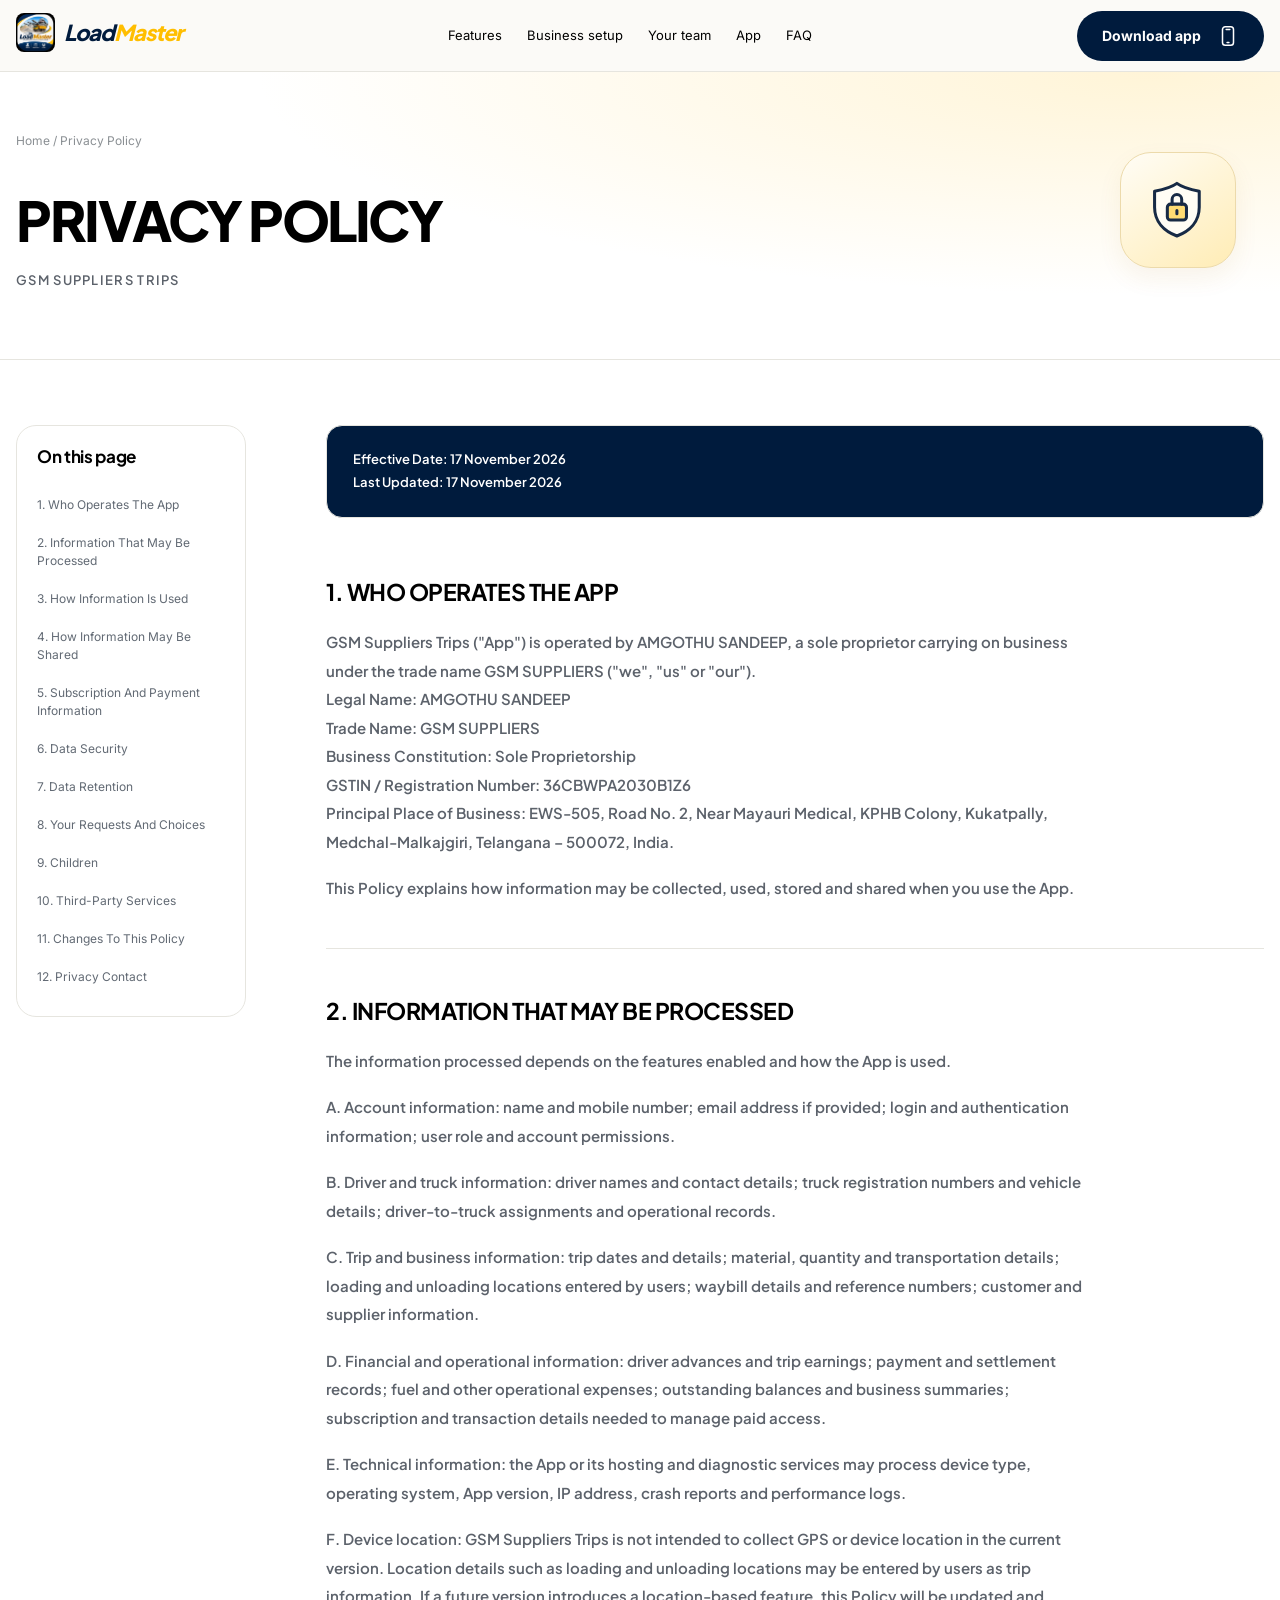
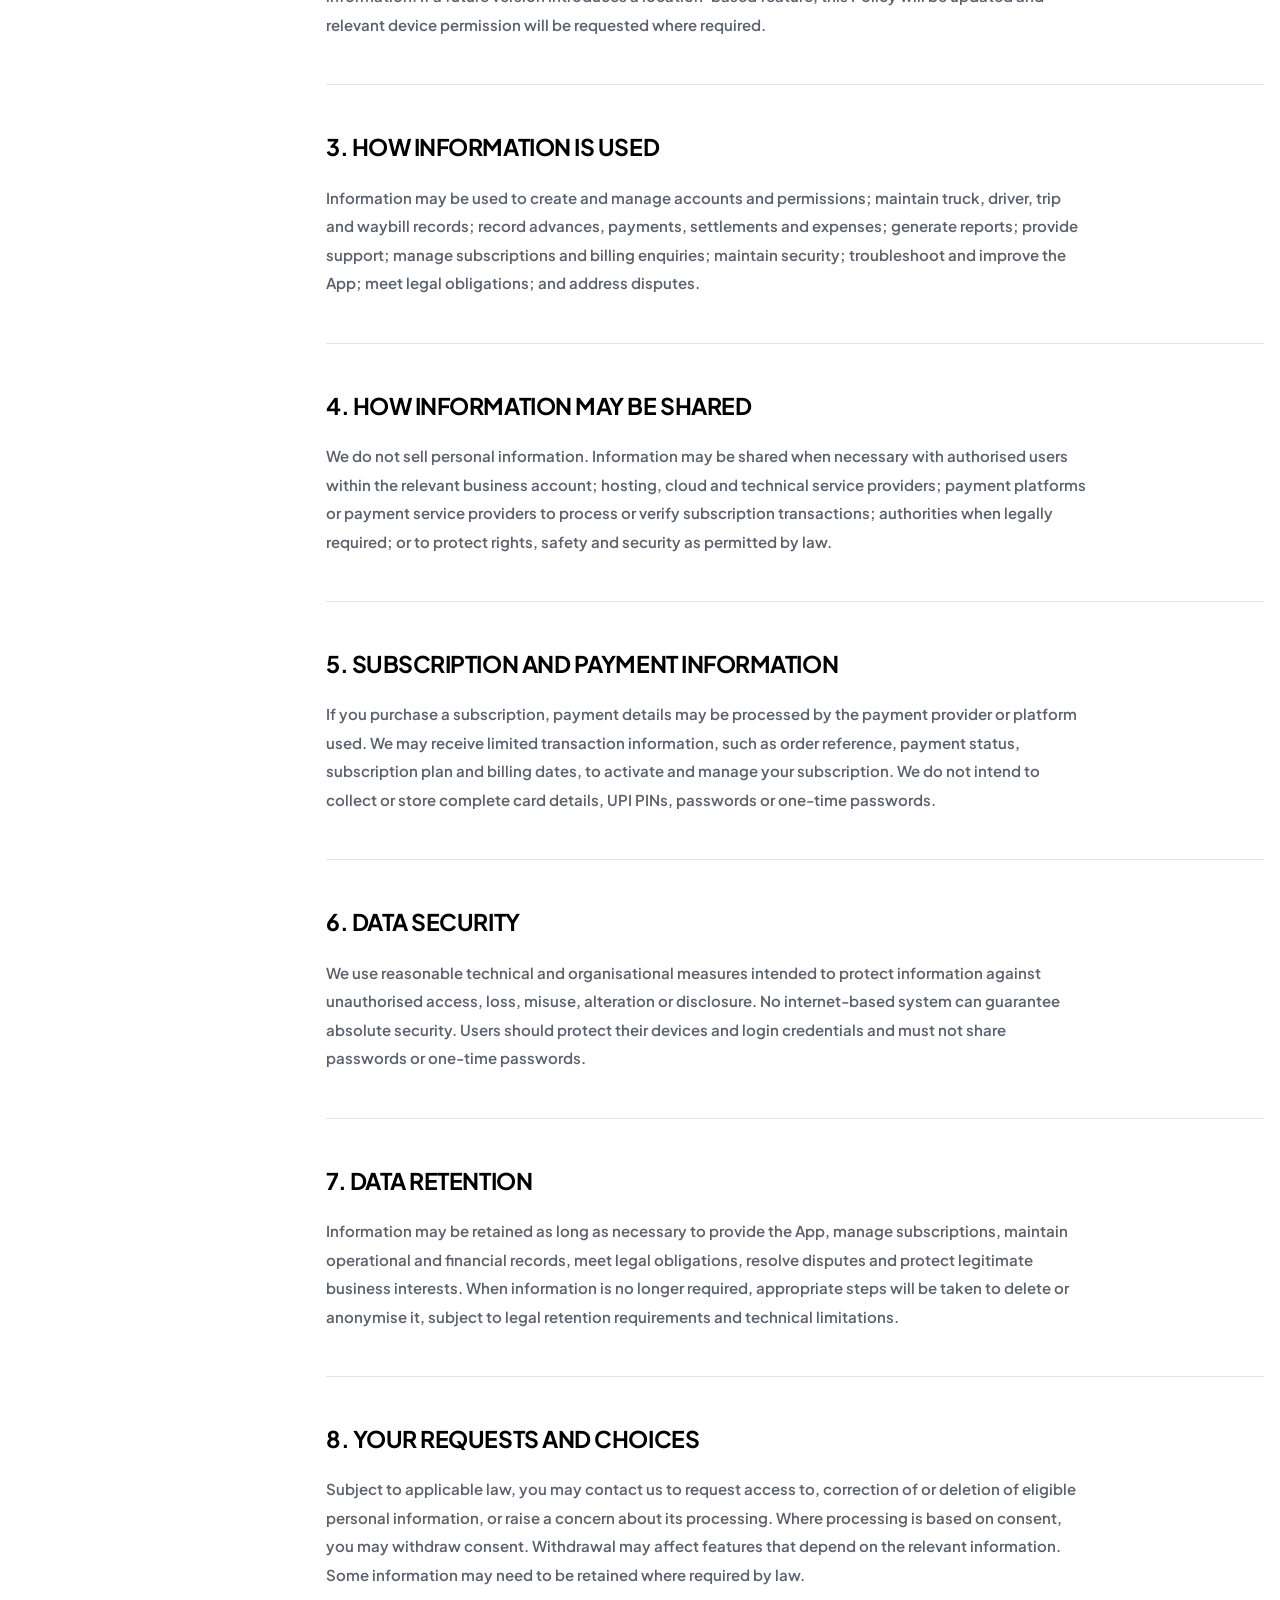
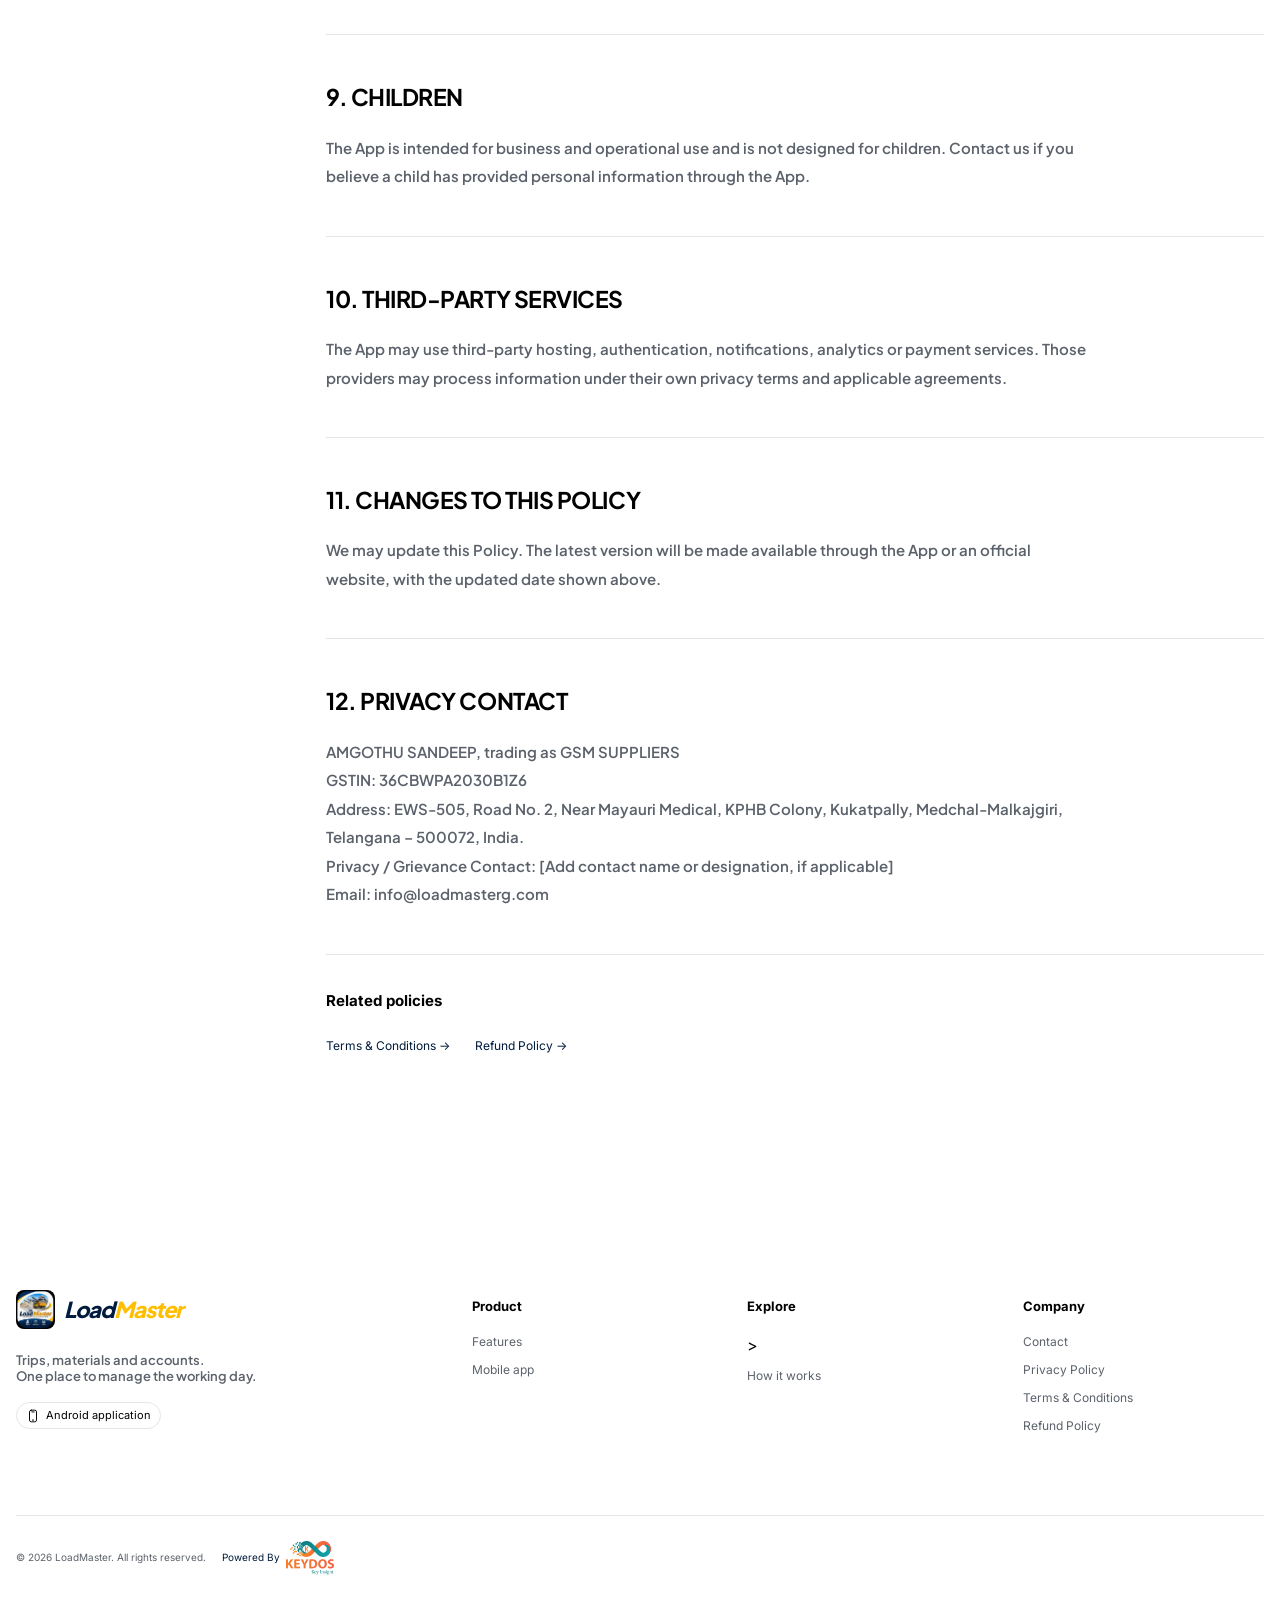
==== privacy.html @ 0a117f38 "first commit" ====
<!doctype html>
<html lang="en">
  <head>
    <meta charset="UTF-8" />
    <meta name="viewport" content="width=device-width,initial-scale=1" />
    <meta
      name="description"
      content="Terms And Conditions for GSM Suppliers Trips, operated by AMGOTHU SANDEEP, trading as GSM SUPPLIERS."
    />
    <meta name="theme-color" content="#fbfaf7" />
    <title>Terms And Conditions — LoadMaster</title>
    <link rel="icon" href="assets/images/loadmaster-logo.webp" />
	  <link rel="stylesheet" href="assets/styles/fonts.css" />
	  <link rel="stylesheet" href="assets/styles/main.css" />

	  <script src="assets/scripts/main.js" defer></script>

  </head>
  <body>
  <header class="header">
	  <div class="container header__inner">
		  <a class="brand-link" href="index.html" aria-label="LoadMaster home"
		  ><span class="brand"
		  ><img
				  src="assets/images/loadmaster-logo.webp"
				  width="39"
				  height="39"
				  alt=""
				  class="brand__image"
		  /><span class="brand__name">Load<span class="brand__accent">Master</span></span></span
		  ></a
		  >
		  <nav class="header__nav" id="navigation" aria-label="Main navigation">
			  <a href="#features" class="header__link">Features</a
			  ><a href="#plans" class="header__link">Business setup</a
		  ><a href="#team" class="header__link">Your team</a
		  ><a href="#download" class="header__link">App</a>
			  <a href="#faq" class="header__link">FAQ</a>
		  </nav>
		  <a class="button button--dark header__download" href="#"
		  >Download app
			  <svg
					  class="icon button__icon header__download-icon"
					  aria-hidden="true"
			  >
				  <use href="assets/images/icons.svg#icon-phone"></use>
			  </svg>
		  </a>
		  <button
				  type="button"
				  class="header__toggle"
				  aria-label="Open navigation"
				  aria-expanded="false"
				  aria-controls="navigation"
		  >
          <span class="header__toggle-line--top header__toggle-line"></span
          ><span class="header__toggle-line--middle header__toggle-line"></span
		  ><span class="header__toggle-line--bottom header__toggle-line"></span>
		  </button>
	  </div>
  </header>
  <main id="main">
	  <section class="legal-hero">
		  <div class="container legal-hero__inner">
			  <div class="breadcrumbs">
				  <a href="index.html" class="breadcrumbs__link">Home</a> / Privacy Policy
			  </div>
			  <h1  class="legal-hero__title">PRIVACY POLICY</h1>
			  <p class="legal-hero__brand legal-hero__description" >
				  GSM SUPPLIERS TRIPS
			  </p>
			  <span class="legal-hero__icon" aria-hidden="true">
            <svg class="icon" viewBox="0 0 42 42">
              <use href="assets/images/icons.svg#icon-privacy"></use>
            </svg>
          </span>
		  </div>
	  </section>
	  <div class="container legal-layout">
		  <aside class="legal-nav" aria-label="Policy contents">
			  <div class="legal-nav__scroll">
				  <h2 class="legal-nav__title">On this page</h2>
				  <a href="#legal-0" class="legal-nav__link">1. Who Operates The App</a
				  ><a href="#legal-1" class="legal-nav__link">2. Information That May Be Processed</a
			  ><a href="#legal-2" class="legal-nav__link">3. How Information Is Used</a
			  ><a href="#legal-3" class="legal-nav__link">4. How Information May Be Shared</a
			  ><a href="#legal-4" class="legal-nav__link">5. Subscription And Payment Information</a
			  ><a href="#legal-5" class="legal-nav__link">6. Data Security</a
			  ><a href="#legal-6" class="legal-nav__link">7. Data Retention</a
			  ><a href="#legal-7" class="legal-nav__link">8. Your Requests And Choices</a
			  ><a href="#legal-8" class="legal-nav__link">9. Children</a
			  ><a href="#legal-9" class="legal-nav__link">10. Third-Party Services</a
			  ><a href="#legal-10" class="legal-nav__link">11. Changes To This Policy</a
			  ><a href="#legal-11" class="legal-nav__link">12. Privacy Contact</a>
			  </div>
		  </aside>
		  <article class="legal-content">
			  <div class="policy-dates">
				  <p  class="legal-content__text policy-dates__item">
					  Effective Date: <time datetime="2026-11-17">17 November 2026</time>
				  </p>
				  <p  class="legal-content__text policy-dates__item">
					  Last Updated: <time datetime="2026-11-17">17 November 2026</time>
				  </p>
			  </div>
			  <section id="legal-0" class="legal-content__section">
				  <h2  class="legal-content__title">1. WHO OPERATES THE APP</h2>
				  <p  class="legal-content__text">
					  GSM Suppliers Trips ("App") is operated by AMGOTHU SANDEEP, a sole proprietor carrying on
					  business under the trade name GSM SUPPLIERS ("we", "us" or "our").<br />
					  Legal Name: AMGOTHU SANDEEP<br />
					  Trade Name: GSM SUPPLIERS<br />
					  Business Constitution: Sole Proprietorship<br />
					  GSTIN / Registration Number: 36CBWPA2030B1Z6<br />
					  Principal Place of Business: EWS-505, Road No. 2, Near Mayauri Medical, KPHB Colony,
					  Kukatpally, Medchal-Malkajgiri, Telangana – 500072, India.
				  </p>
				  <p  class="legal-content__text">
					  This Policy explains how information may be collected, used, stored and shared when you use
					  the App.
				  </p>
			  </section>
			  <section id="legal-1" class="legal-content__section">
				  <h2  class="legal-content__title">
					  2. INFORMATION THAT MAY BE PROCESSED
				  </h2>
				  <p  class="legal-content__text">
					  The information processed depends on the features enabled and how the App is used.
				  </p>
				  <p  class="legal-content__text">
					  A. Account information: name and mobile number; email address if provided; login and
					  authentication information; user role and account permissions.
				  </p>
				  <p  class="legal-content__text">
					  B. Driver and truck information: driver names and contact details; truck registration
					  numbers and vehicle details; driver-to-truck assignments and operational records.
				  </p>
				  <p  class="legal-content__text">
					  C. Trip and business information: trip dates and details; material, quantity and
					  transportation details; loading and unloading locations entered by users; waybill details
					  and reference numbers; customer and supplier information.
				  </p>
				  <p  class="legal-content__text">
					  D. Financial and operational information: driver advances and trip earnings; payment and
					  settlement records; fuel and other operational expenses; outstanding balances and business
					  summaries; subscription and transaction details needed to manage paid access.
				  </p>
				  <p  class="legal-content__text">
					  E. Technical information: the App or its hosting and diagnostic services may process device
					  type, operating system, App version, IP address, crash reports and performance logs.
				  </p>
				  <p  class="legal-content__text">
					  F. Device location: GSM Suppliers Trips is not intended to collect GPS or device location
					  in the current version. Location details such as loading and unloading locations may be
					  entered by users as trip information. If a future version introduces a location-based
					  feature, this Policy will be updated and relevant device permission will be requested where
					  required.
				  </p>
			  </section>
			  <section id="legal-2" class="legal-content__section">
				  <h2  class="legal-content__title">3. HOW INFORMATION IS USED</h2>
				  <p  class="legal-content__text">
					  Information may be used to create and manage accounts and permissions; maintain truck,
					  driver, trip and waybill records; record advances, payments, settlements and expenses;
					  generate reports; provide support; manage subscriptions and billing enquiries; maintain
					  security; troubleshoot and improve the App; meet legal obligations; and address disputes.
				  </p>
			  </section>
			  <section id="legal-3" class="legal-content__section">
				  <h2  class="legal-content__title">4. HOW INFORMATION MAY BE SHARED</h2>
				  <p  class="legal-content__text">
					  We do not sell personal information. Information may be shared when necessary with
					  authorised users within the relevant business account; hosting, cloud and technical service
					  providers; payment platforms or payment service providers to process or verify subscription
					  transactions; authorities when legally required; or to protect rights, safety and security
					  as permitted by law.
				  </p>
			  </section>
			  <section id="legal-4" class="legal-content__section">
				  <h2  class="legal-content__title">
					  5. SUBSCRIPTION AND PAYMENT INFORMATION
				  </h2>
				  <p  class="legal-content__text">
					  If you purchase a subscription, payment details may be processed by the payment provider or
					  platform used. We may receive limited transaction information, such as order reference,
					  payment status, subscription plan and billing dates, to activate and manage your
					  subscription. We do not intend to collect or store complete card details, UPI PINs,
					  passwords or one-time passwords.
				  </p>
			  </section>
			  <section id="legal-5" class="legal-content__section">
				  <h2  class="legal-content__title">6. DATA SECURITY</h2>
				  <p  class="legal-content__text">
					  We use reasonable technical and organisational measures intended to protect information
					  against unauthorised access, loss, misuse, alteration or disclosure. No internet-based
					  system can guarantee absolute security. Users should protect their devices and login
					  credentials and must not share passwords or one-time passwords.
				  </p>
			  </section>
			  <section id="legal-6" class="legal-content__section">
				  <h2  class="legal-content__title">7. DATA RETENTION</h2>
				  <p  class="legal-content__text">
					  Information may be retained as long as necessary to provide the App, manage subscriptions,
					  maintain operational and financial records, meet legal obligations, resolve disputes and
					  protect legitimate business interests. When information is no longer required, appropriate
					  steps will be taken to delete or anonymise it, subject to legal retention requirements and
					  technical limitations.
				  </p>
			  </section>
			  <section id="legal-7" class="legal-content__section">
				  <h2  class="legal-content__title">8. YOUR REQUESTS AND CHOICES</h2>
				  <p  class="legal-content__text">
					  Subject to applicable law, you may contact us to request access to, correction of or
					  deletion of eligible personal information, or raise a concern about its processing. Where
					  processing is based on consent, you may withdraw consent. Withdrawal may affect features
					  that depend on the relevant information. Some information may need to be retained where
					  required by law.
				  </p>
			  </section>
			  <section id="legal-8" class="legal-content__section">
				  <h2  class="legal-content__title">9. CHILDREN</h2>
				  <p  class="legal-content__text">
					  The App is intended for business and operational use and is not designed for children.
					  Contact us if you believe a child has provided personal information through the App.
				  </p>
			  </section>
			  <section id="legal-9" class="legal-content__section">
				  <h2  class="legal-content__title">10. THIRD-PARTY SERVICES</h2>
				  <p  class="legal-content__text">
					  The App may use third-party hosting, authentication, notifications, analytics or payment
					  services. Those providers may process information under their own privacy terms and
					  applicable agreements.
				  </p>
			  </section>
			  <section id="legal-10" class="legal-content__section">
				  <h2  class="legal-content__title">11. CHANGES TO THIS POLICY</h2>
				  <p  class="legal-content__text">
					  We may update this Policy. The latest version will be made available through the App or an
					  official website, with the updated date shown above.
				  </p>
			  </section>
			  <section id="legal-11" class="legal-content__section">
				  <h2  class="legal-content__title">12. PRIVACY CONTACT</h2>
				  <p  class="legal-content__text">
					  AMGOTHU SANDEEP, trading as GSM SUPPLIERS<br />
					  GSTIN: 36CBWPA2030B1Z6<br />
					  Address: EWS-505, Road No. 2, Near Mayauri Medical, KPHB Colony, Kukatpally,
					  Medchal-Malkajgiri, Telangana – 500072, India.<br />
					  Privacy / Grievance Contact: [Add contact name or designation, if applicable]<br />
					  Email: info@loadmasterg.com
				  </p>
			  </section>
			  <div class="related">
				  <strong class="related__title">Related policies</strong
				  ><a href="../load-master/terms.html" class="related__link">Terms &amp; Conditions →</a
			  ><a href="refund.html" class="related__link">Refund Policy →</a>
			  </div>
		  </article>
	  </div>
  </main>
  <footer class="footer">
	  <div class="container">
		  <div class="footer__grid">
			  <div class="footer__column">
				  <a class="brand-link footer__anchor" href="index.html"
				  ><span class="brand"
				  ><img
						  src="assets/images/loadmaster-logo.webp"
						  width="39"
						  height="39"
						  alt=""
						  class="brand__image"
				  /><span class="brand__name">Load<span class="brand__accent">Master</span></span></span
				  ></a
				  >
				  <p class="footer__description">
					  Trips, materials and accounts.<br/>
					  One place to manage the working day.
				  </p>
				  <span class="mini-pill"
				  ><svg class="icon" viewBox="0 0 24 24" aria-hidden="true">
                <use href="assets/images/icons.svg#icon-phone"></use>
              </svg>
              Android application</span
				  >
			  </div>
			  <div class="footer__column">
				  <h3 class="footer__heading">Product</h3>
				  <a href="index.html#features" class="footer__link footer__anchor">Features</a
				  ><a href="index.html#download" class="footer__link footer__anchor">Mobile app</a>
			  </div>
			  <div class="footer__column">
				  <h3 class="footer__heading">Explore</h3>
				  ><a href="index.html#how-it-works" class="footer__link footer__anchor"
			  >How it works</a
			  >
			  </div>
			  <div class="footer__column">
				  <h3 class="footer__heading">Company</h3>
				  <a href="index.html#contact" class="footer__link footer__anchor">Contact</a
				  ><a href="privacy.html" class="footer__link footer__anchor">Privacy Policy</a
			  ><a href="terms.html" class="footer__link footer__anchor">Terms &amp; Conditions</a
			  ><a href="refund.html" class="footer__link footer__anchor">Refund Policy</a>
			  </div>
		  </div>
		  <div class="footer__bottom">
			  <span>© 2026 LoadMaster. All rights reserved.</span>
			  <span class="powered-by"
			  >Powered By
            <img
		            src="assets/images/kkeydos-logo.webp"
		            width="48"
		            height="34"
		            alt="KEYDOS"
		            loading="lazy"
		            class="powered-by__image"
            /></span>
		  </div>
	  </div>
  </footer>
  </body>
</html>
---- assets/styles/fonts.css ----
@font-face {
    font-family: 'Inter';
    font-style: normal;
    font-weight: 400;
    font-display: swap;
    src: url(../fonts/Inter/Inter-Regular.ttf) format('truetype');
}

@font-face {
    font-family: 'Inter';
    font-style: normal;
    font-weight: 500;
    font-display: swap;
    src: url(../fonts/Inter/Inter-Medium.ttf) format('truetype');
}

@font-face {
    font-family: 'Inter';
    font-style: normal;
    font-weight: 600;
    font-display: swap;
    src: url(../fonts/Inter/Inter-SemiBold.ttf) format('truetype');
}

@font-face {
    font-family: 'Inter';
    font-style: normal;
    font-weight: 700;
    font-display: swap;
    src: url(../fonts/Inter/Inter-Bold.ttf) format('truetype');
}

@font-face {
    font-family: 'Plus Jakarta Sans';
    font-style: normal;
    font-weight: 600;
    font-display: swap;
    src: url(../fonts/PlusJakartaSans/PlusJakartaSans-SemiBold.ttf) format('truetype');
}

@font-face {
    font-family: 'Plus Jakarta Sans';
    font-style: normal;
    font-weight: 700;
    font-display: swap;
    src: url(../fonts/PlusJakartaSans/PlusJakartaSans-Bold.ttf) format('truetype');
}

@font-face {
    font-family: 'Plus Jakarta Sans';
    font-style: normal;
    font-weight: 800;
    font-display: swap;
    src: url(../fonts/PlusJakartaSans/PlusJakartaSans-ExtraBold.ttf) format('truetype');
}
---- assets/styles/main.css ----
:root {
    --main-color: #000;
    --paper-color: #fbfaf7;
    --white-color: #fff;
    --muted-color: #5c626b;
    --line-color: #e6e5df;
    --yellow-color: #FFBE00;
    --orange-color: #FF9F1C;
    --blue-color: #001B3D;
    --soft-color: #001B3DFF;
    --green-color: #087a5b;
    --radius: 24px;
    --heading-font: 'Plus Jakarta Sans';
    --main-font: Inter;
}

* {
    padding: 0;
    margin: 0;
    border: none;
}

*,
*::before,
*::after {
    box-sizing: border-box;
}

a {
    text-decoration: none;
    color: inherit;
}

aside,
nav,
footer,
header,
section,
main {
    display: block;
}

ul,
ul li {
    list-style: none;
}

img {
    vertical-align: top;
}

img,
svg {
    max-width: 100%;
    height: auto;
}

input,
textarea,
button,
select {
    font-family: inherit;
    font-size: inherit;
    color: inherit;
    background-color: transparent;
}

input::-ms-clear {
    display: none;
}

button,
input[type="submit"] {
    display: inline-block;
    box-shadow: none;
    background: none;
    cursor: pointer;
}

button::-moz-focus-inner {
    padding: 0;
    border: 0;
}

label {
    cursor: pointer;
}

input[type='file'] {
    max-width: 100%;
}

html {
    scroll-behavior: smooth;
    scroll-padding-top: 40px;
}

body {
    font-family: var(--main-font), sans-serif;
    font-size: 16px;
    color: var(--main-color);
    line-height: 1.5;
}



h1,
h2,
h3,
h4,
h5,
h6,
p {
    line-height: 1.2;
    font-family: var(--heading-font), sans-serif;
    font-weight: inherit;
}

h1 {
    font-size: 66px;
    font-weight: 800;
}

h2 {
    font-size: 48px;
    font-weight: 700;
}

h3 {
    font-size: 22px;
    font-weight: 700;
}

p {
    color: var(--muted-color);
}

em {
    color: var(--yellow-color);
}

.container {
    width: min(1280px, calc(100% - 32px));
    margin: 0 auto;
}

.header {
    height: 72px;
    background: color-mix(in srgb, var(--paper-color) 93%, transparent);
    backdrop-filter: blur(16px);
    border-bottom: 1px solid var(--line-color);
    position: sticky;
    top: 0;
    z-index: 50;
}

.header__inner {
    display: flex;
    align-items: center;
    height: 100%;
    gap: 24px;
}

.brand {
    display: inline-flex;
    align-items: center;
    gap: 9px;
    white-space: nowrap;
}

.brand__image {
    object-fit: contain;
    border-radius: 8px;
    width: 39px;
    height: 39px;
}

.brand__name {
    color: var(--blue-color);
    font-family: var(--heading-font), sans-serif;
    font-size: 22px;
    font-weight: 800;
    letter-spacing: -1px;
    font-style: italic;
}

.brand__accent {
    color: var(--yellow-color);
}

.header__nav {
    display: flex;
    align-items: center;
    gap: 25px;
    margin: auto;
    font-size: 13px;
}

.header__link {
    padding: 12px 0;
}

.header__link:hover {
    color: var(--blue-color);
}

.header__download {
    font-size: 12px;
    min-height: 40px;
    padding: 10px 18px;
    gap: 9px;
}

.header__download-icon {
    display: block;
    flex-shrink: 0;
    width: 16px;
    height: 16px;
}

.header__toggle {
    display: none;
    background: none;
    border: none;
    padding: 10px;
    position: relative;
    width: 44px;
    height: 44px;
}

.header__toggle-line {
    position: absolute;
    width: 23px;
    height: 2px;
    background: currentColor;
    transition: transform 0.25s ease,

            opacity 0.2s;
}

.header__toggle-line--top {
    transform: translateY(-7px);
}

.header__toggle-line--bottom {
    transform: translateY(7px);
}

.header--open .header__toggle-line--top {
    transform: rotate(45deg);
}

.header--open .header__toggle-line--middle {
    opacity: 0;
}

.header--open .header__toggle-line--bottom {
    transform: rotate(-45deg);
}

.button {
    display: inline-flex;
    justify-content: center;
    align-items: center;
    gap: 16px;
    min-height: 49px;
    padding: 13px 24px;
    border: 1px solid transparent;
    border-radius: 100px;
    font-size: 14px;
    font-weight: 650;
    transition: transform 0.2s,

            box-shadow 0.2s,

            background 0.2s;
}

.button__icon {
    width: 18px;
    height: 18px;
}

.button:hover {
    transform: translateY(-2px);
    box-shadow: 0 5px 18px color-mix(in srgb, var(--blue-color) 7%, transparent);
}

.button--dark {
    background: var(--blue-color);
    color: var(--white-color);
}

.button--yellow {
    background: var(--yellow-color);
    color: var(--blue-color);
}

.button--white {
    background: var(--white-color);
    border-color: var(--line-color);
    color: var(--main-color);
}

.button--ghost {
    background: color-mix(in srgb, var(--white-color) 3%, transparent);
    border-color: color-mix(in srgb, var(--white-color) 15%, transparent);
    color: var(--white-color);
}

.button-group {
    display: flex;
    justify-content: center;
    gap: 16px;
    margin: 32px 0 21px;
}

.hero {
    position: relative;
    padding-top: 90px ;
    overflow: hidden;
}

.hero__grid {
    position: absolute;
    inset: 0;
    z-index: -1;
    background: radial-gradient(ellipse 480px 320px at 50% 5%, color-mix(in srgb, var(--yellow-color) 22%, transparent), transparent),

            linear-gradient(color-mix(in srgb, var(--line-color) 33%, transparent) 1px, transparent 1px),

            linear-gradient(90deg, color-mix(in srgb, var(--line-color) 33%, transparent) 1px, transparent 1px);
    background-size: auto,

            34px 34px,

            34px 34px;
    mask-image: linear-gradient(black 78%, transparent);
}

.hero__copy {
    text-align: center;
    margin: 0 auto;
    max-width: 960px;
}

.hero__title {
    margin: 28px 0 23px;
}

.hero__highlight {
    position: relative;
    z-index: 0;
    white-space: nowrap;
}

.hero__highlight:after {
    content: "";
    position: absolute;
    bottom: 4px;
    height: 13px;
    left: 0;
    right: -5px;
    background: var(--yellow-color);
    z-index: -1;
    transform: rotate(-1deg);
}

.hero__lead {
    font-size: 21px;
    color: var(--muted-color);
}

.hero__sub {
    font-size: 15px;
    margin-top: 16px;
}

.hero__chips {
    display: flex;
    justify-content: center;
    flex-wrap: wrap;
    gap: 9px;
    font-size: 11px;
}

.hero__chip {
    display: inline-flex;
    gap: 6px;
    align-items: center;
    border: 1px solid var(--line-color);
    border-radius: 20px;
    padding: 4px 9px;
}

.hero__chip-icon {
    width: 14px;
    height: 14px;
}

.eyebrow {
    display: inline-flex;
    align-items: center;
    gap: 7px;
    padding: 4px 11px;
    border: 1px solid var(--white-color);
    border-radius: 99px;
    font-size: 12px;
    font-weight: 600;
    background: var(--blue-color);
    color: var(--white-color);
}

.eyebrow__dot {
    width: 6px;
    height: 6px;
    border-radius: 50%;
    background: currentColor;
}

.eyebrow__icon {
    width: 14px;
    height: 14px;
}

.eyebrow--hero {
    font-size: 12px;
    padding: 5px 12px;
}

.section__intro {
    margin-bottom: 48px;
    max-width: 780px;
}

.section__title {
    margin: 20px 0;
}

.section__description {
    font-size: 18px;
    max-width: 720px;
}

.section__intro--centered {
    margin-left: auto;
    margin-right: auto;
    text-align: center;
}

.section__intro--centered .section__description {
    margin: auto;
}

.icon {
    width: 22px;
    height: 22px;
    flex-shrink: 0;
    vertical-align: middle;
}

.icon-tile {
    display: inline-grid;
    place-items: center;
    width: 46px;
    height: 46px;
    border-radius: 16px;
    background: var(--blue-color);
    color: var(--white-color);
    flex-shrink: 0;
}

.icon-tile--orange {
    background: var(--orange-color);
    color: var(--blue-color);
}

.icon-tile--dark {
    background: var(--blue-color);
    color: var(--white-color);
}

.text-link {
    display: inline-flex;
    align-items: center;
    gap: 9px;
    font-size: 13px;
    font-weight: 650;
}

.text-link .icon {
    width: 17px;
    height: 17px;
}

.text-link:hover {
    color: var(--blue-color);
}

.mini-pill {
    display: inline-flex;
    align-items: center;
    gap: 6px;
    background: var(--white-color);
    border: 1px solid var(--line-color);
    border-radius: 30px;
    padding: 4px 9px;
    font-size: 11px;
}

.mini-pill .icon {
    width: 14px;
    height: 14px;
}

.mini-label {
    font-size: 9px;
    font-weight: 600;
    color: var(--muted-color);
    border: 1px solid var(--line-color);
    border-radius: 20px;
    padding: 3px 7px;
    white-space: nowrap;
}

.center-note {
    font-size: 13px;
    color: var(--muted-color);
    text-align: center;
    margin-top: 36px;
}

.skip {
    position: fixed;
    left: 20px;
    top: -80px;
    padding: 12px 20px;
    background: var(--blue-color);
    color: var(--white-color);
    z-index: 100;
}

.skip:focus {
    top: 10px;
}

.features__grid {
    display: grid;
    grid-template-columns: repeat(3, 1fr);
    gap: 18px;
}

.feature-card {
    background: var(--white-color);
    border: 1px solid var(--line-color);
    border-radius: 24px;
    padding: 26px 25px 28px;
    min-height: 225px;
    transition: border-color 0.25s,
    transform 0.25s;
}

.feature-card:hover {
    border-color: var(--blue-color);
    transform: translateY(-4px);
}

.feature-card__header {
    display: flex;
    align-items: flex-start;
    justify-content: space-between;
    margin-bottom: 24px;
    gap: 10px;
}

.feature-card__title {
    margin-bottom: 9px;
}

.feature-card__description {
    font-size: 14px;
}

.section__intro-split {
    display: grid;
    grid-template-columns: 1.35fr 1fr;
    align-items: end;
    gap: 100px;
    margin-bottom: 56px;
}

.section__split-title {
    margin-top: 20px;
}

.section__split-description {
    max-width: 440px;
    font-size: 16px;
    padding-bottom: 4px;
}

.platform__grid {
    display: grid;
    grid-template-columns: repeat(3, 1fr);
    background: var(--white-color);
    border: 1px solid var(--line-color);
    border-radius: 26px;
    overflow: hidden;
    align-items: start;
}

.module-card {
    min-height: 315px;
    border-right: 1px solid var(--line-color);
    border-bottom: 1px solid var(--line-color);
    height: 100%;
    display: flex;
    flex-direction: column;
    padding: 30px 26px;
}

.module-card:nth-child(3n) {
    border-right: 0;
}

.module-card:nth-last-child(-n + 3) {
    border-bottom: 0;
}

.module-card__header {
    display: flex;
    justify-content: space-between;
    align-items: flex-start;
    margin-bottom: 28px;
}

.module-card__number {
    font-size: 13px;
    color: var(--blue-color);
    font-weight: 600;
}

.module-label {
    font-size: 10px;
    font-weight: 500;
    color: var(--muted-color);
}

.module-card__title {
    margin: 8px 0 12px;
}

.module-card__description {
    font-size: 14px;
    min-height: 80px;
}

.tags {
    display: flex;
    gap: 6px;
    flex-wrap: wrap;
    margin-top: 18px;
}

.tags__item {
    font-size: 8px;
    padding: 4px 8px;
    background: var(--soft-color);
    border-radius: 20px;
    color: var(--white-color);
}

.plans .section__intro {
    margin-bottom: 42px;
}

.plans__layout {
    display: grid;
    grid-template-columns: 1.5fr 1fr;
    gap: 24px;
    max-width: 1050px;
    margin: auto;
}

.main-plan {
    border: 2px solid var(--blue-color);
    border-radius: 28px;
    background: radial-gradient(ellipse at 100% 0, color-mix(in srgb, var(--soft-color) 53%, transparent), transparent 40%), var(--white-color);
    box-shadow: 0 20px 32px color-mix(in srgb, var(--soft-color) 13%, transparent);
    padding: 31px;
}

.main-plan__title {
    margin: 19px 0 13px;
}

.main-plan__description {
    font-size: 14px;
    max-width: 450px;
}

.main-plan__value {
    font: 700 26px var(--heading-font), sans-serif;
    margin: 23px 0 18px;
}

.main-plan__caption {
    display: block;
    font: 11px var(--main-font), sans-serif;
    color: var(--muted-color);
    margin-top: 7px;
}

.plan-note {
    display: flex;
    align-items: center;
    gap: 8px;
    padding: 9px 12px;
    color: var(--white-color);
    background: var(--soft-color);
    border-radius: 10px;
    font-size: 11px;
}

.plan-note .icon {
    width: 15px;
    height: 15px;
}

.check-grid {
    padding: 0;
    list-style: none;
    display: grid;
    grid-template-columns: 1fr 1fr;
    margin: 25px 0 31px;
    gap: 15px 20px;
}

.check-grid__item {
    display: flex;
    align-items: flex-start;
    gap: 9px;
    font-size: 12px;
}

.check-grid .icon {
    background: var(--blue-color);
    color: var(--white-color);
    border-radius: 50%;
    padding: 3px;
    width: 17px;
    height: 17px;
}

.main-plan__actions {
    display: flex;
    gap: 12px;
}

.main-plan__actions .button {
    font-size: 11px;
    padding: 13px 18px;
    gap: 9px;
}

.main-plan__primary-action {
    flex: 1;
}

.plans__aside {
    display: flex;
    flex-direction: column;
    gap: 24px;
}

.dark-card {
    background: var(--blue-color);
    color: var(--white-color);
    border-radius: 26px;
    padding: 32px;
}

.dark-card__title {
    margin: 15px 0;
}

.dark-card .module-label {
    color: rgb(255 255 255 / 0.7);
}

.dark-card__description {
    color: rgb(255 255 255 / 0.7);
    font-size: 14px;
    margin-bottom: 25px;
}

.dark-card .button {
    font-size: 12px;
    min-height: 42px;
    padding: 10px 19px;
}

.compare-card {
    background: var(--white-color);
    border: 1px solid var(--blue-color);
    border-radius: 26px;
    padding: 28px;
}

.compare-card__label {
    display: block;
    margin-bottom: 20px;
}

.compare-card__row {
    display: flex;
    align-items: center;
    gap: 10px;
    font-size: 12px;
    padding: 12px 0;
    border-bottom: 1px solid var(--blue-color);
}

.compare-card__row:last-child {
    border-bottom: 0;
}

.compare-card__caption {
    margin-left: auto;
    font-size: 10px;
    color: var(--blue-color);
}

.compare-card .icon {
    width: 16px;
    height: 16px;
    color: var(--muted-color);
}

.plan-footnote {
    text-align: center;
    font-size: 12px;
    margin-top: 34px;
    color: var(--muted-color);
}

.team__grid {
    display: grid;
    gap: 24px;
    grid-template-columns: repeat(3, minmax(0, 1fr));
    overflow: visible;
}

.role-card {
    border: 1px solid var(--line-color);
    border-radius: 24px;
    overflow: hidden;
    background: var(--white-color);
    box-shadow: 0 7px 20px color-mix(in srgb, var(--blue-color) 3%, transparent);
    display: flex;
    flex-direction: column;
}

.role-card__body {
    padding: 22px 26px 26px;
    flex: 1;
    min-height: 0;
    display: flex;
    flex-direction: column;
}

.role-card__description {
    font-size: 14px;
    margin-top: 0;
    margin-bottom: 14px;
}

.role-card__body .text-link {
    font-size: 11px;
    margin-top: auto;
    align-self: flex-start;
}


.operations .route-map [stroke="#f4b400"] {
    stroke: var(--blue-color);
}

.operations .route-map [fill="#f4b400"] {
    fill: var(--blue-color);
}

.operations__board {
    display: grid;
    grid-template-columns: 1.85fr 1fr;
    border: 1px solid var(--line-color);
    border-radius: 28px;
    overflow: hidden;
    background: var(--white-color);
    box-shadow: 0 7px 20px color-mix(in srgb, var(--blue-color) 3%, transparent);
    min-height: 650px;
}

.map-panel {
    display: flex;
    flex-direction: column;
    min-width: 0;
}

.board-label {
    padding: 30px 26px 20px;
    display: flex;
    justify-content: space-between;
    align-items: center;
    font-size: 10px;
    font-weight: 600;
    gap: 10px;
}

.board-label .mini-pill {
    font-size: 9px;
    background: var(--blue-soft-color);
    border: 0;
    color: var(--white-color);
    white-space: nowrap;
}

.route-map {
    width: 100%;
    flex: 1;
    min-height: 450px;
}

.stage-picker {
    display: flex;
    gap: 8px;
    justify-content: center;
    padding: 20px 15px 28px;
}

.stage-picker__button {
    font-size: 10px;
    border: 1px solid var(--line-color);
    padding: 8px 12px;
    background: var(--white-color);
    border-radius: 30px;
    white-space: nowrap;
}

.stage-picker__button[aria-pressed="true"] {
    background: var(--blue-color);
    border-color: var(--blue-color);
    font-weight: 600;
    color: var(--white-color);
}

.route-map__dash {
    animation: dash 25s linear infinite;
}

.journey {
    background: var(--paper-color);
    border-left: 1px solid var(--line-color);
    padding: 26px;
}

.journey__kpis {
    display: grid;
    grid-template-columns: 1fr 1fr;
    gap: 12px;
}

.journey__metric {
    background: var(--white-color);
    border: 1px solid var(--line-color);
    padding: 17px 13px;
    border-radius: 16px;
}

.journey__metric-label {
    font-size: 10px;
    color: var(--muted-color);
}

.journey__metric-value {
    font-family: var(--heading-font), sans-serif;
    display: block;
    margin: 5px 0;
    font-size: 18px;
}

.journey__metric-caption {
    color: var(--muted-color);
    display: block;
    font-size: 11px;
}

.journey__label {
    font-size: 9px;
    color: var(--muted-color);
    margin: 30px 0 17px;
}

.stage-content__title {
    margin: 12px 0;
}

.stage-content__description {
    font-size: 12px;
    min-height: 62px;
}

.stage-content__number {
    display: inline-grid;
    place-items: center;
    width: 33px;
    height: 33px;
    border-radius: 50%;
    font-size: 12px;
    background: var(--blue-color);
    color: var(--white-color);
}

.journey__list {
    margin: 26px 0 22px;
}

.journey__row {
    font-size: 10px;
    display: flex;
    align-items: center;
    gap: 7px;
    border-bottom: 1px solid var(--line-color);
    padding: 12px 0;
    color: var(--muted-color);
}

.journey__list .icon {
    width: 15px;
    height: 15px;
    color: var(--blue-color);
}

.journey__value {
    margin-left: auto;
    color: var(--muted-color);
    font-weight: 500;
}

.journey__note {
    font-size: 11px;
    display: flex;
    align-items: flex-start;
    gap: 10px;
    color: var(--muted-color);
    border: 1px solid var(--line-color);
    border-radius: 12px;
    padding: 13px;
}

.journey__note .icon {
    width: 18px;
    height: 18px;
}

.download {
    overflow: hidden;
}

.download__title {
    margin: 20px 0;
}

.download__description {
    font-size: 17px;
    max-width: 530px;
}

.dark-feature {
    border-radius: 30px;
    padding: 64px 58px;
    display: grid;
    grid-template-columns: 1.05fr 1.3fr;
    gap: 60px;
    background: radial-gradient(ellipse at 100% 5%, color-mix(in srgb, var(--yellow-color) 10%, transparent), transparent 40%),
    linear-gradient(150deg, var(--blue-color), var(--blue-color));
    color: var(--white-color);
    min-height: 550px;
}

.dark-feature__title {
    margin: 22px 0;
}

.dark-feature__accent,
.cta__accent {
    color: var(--yellow-color);
}

.dark-feature__description {
    font-size: 14px;
    color: rgb(255 255 255 / 0.7);
    margin-bottom: 26px;
    max-width: 360px;
}

.dark-feature .button {
    font-size: 12px;
}

.document-grid {
    display: grid;
    grid-template-columns: 1fr 1fr;
    gap: 18px;
    align-self: center;
}

.document-grid__item {
    padding: 24px;
    background: color-mix(in srgb, var(--white-color) 2%, transparent);
    border: 1px solid color-mix(in srgb, var(--white-color) 7%, transparent);
    border-radius: 21px;
    min-height: 210px;
}

.document-grid .icon-tile {
    width: 40px;
    height: 40px;
    border-radius: 13px;
}

.document-grid .icon-tile .icon {
    width: 21px;
    height: 21px;
}

.document-grid__title {
    margin: 22px 0 10px;
}

.document-grid__description {
    font-size: 12px;
    margin: 0;
}

.how__steps {
    display: grid;
    grid-template-columns: repeat(4, 1fr);
    background: var(--white-color);
    border: 1px solid var(--line-color);
    border-radius: 24px;
    overflow: hidden;
}

.how__step {
    padding: 30px 26px;
    border-right: 1px solid var(--line-color);
    min-height: 238px;
}

.how__step:last-child {
    border: 0;
}

.how__number {
    font: 700 45px var(--heading-font), sans-serif;
    color: var(--blue-color);
    display: block;
    margin-bottom: 25px;
}

.how__title {
    margin-bottom: 10px;
}

.how__description {
    font-size: 12px;
}

.cta__panel {
    display: grid;
    grid-template-columns: 1.5fr 1fr;
    align-items: center;
    gap: 70px;
    background: radial-gradient(ellipse at 100% 0, color-mix(in srgb, var(--yellow-color) 10%, transparent), transparent 40%),
    radial-gradient(ellipse at 0 100%, color-mix(in srgb, var(--yellow-color) 8%, transparent), transparent 40%), var(--blue-color);
    color: var(--white-color);
    border-radius: 27px;
    padding: 58px;
    min-height: 300px;
}

.cta__description {
    font-size: 14px;
    color: rgb(255 255 255 / 0.7);
    max-width: 560px;
    margin-top: 20px;
}

.cta__actions {
    display: flex;
    flex-direction: column;
    gap: 12px;
}

.cta__panel .button {
    font-size: 12px;
}

.contact__layout {
    display: grid;
    grid-template-columns: 1fr 1.1fr;
    gap: 100px;
}

.contact__title {
    margin: 20px 0;
}

.contact__description {
    font-size: 16px;
    max-width: 410px;
}

.contact-note {
    display: flex;
    align-items: flex-start;
    gap: 17px;
    background: var(--white-color);
    border: 1px solid var(--line-color);
    border-radius: 18px;
    padding: 22px;
    margin: 32px 0 22px;
    max-width: 410px;
}



.contact-note__title {
    font-size: 13px;
}

.contact-note__description {
    font-size: 12px;
    margin-top: 5px;
}

.faq {
    padding-top: 12px;
    scroll-margin-top: 100px;
}

.faq__item {
    border-bottom: 1px solid var(--line-color, #e5e5e5);
}

.faq__question {
    width: 100%;
    display: flex;
    align-items: center;
    justify-content: space-between;
    gap: 25px;
    padding: 18px 0;
    border: none;
    background: transparent;
    color: inherit;
    text-align: left;
    font-family: inherit;
    font-size: 14px;
    font-weight: 600;
    cursor: pointer;
}

.faq__chevron {
    width: 20px;
    height: 20px;
    background: var(--blue-color);
    color: var(--white-color);
    display: grid;
    place-items: center;
    border-radius: 50%;
    padding: 2px;
    flex-shrink: 0;
    transition: transform 0.3s ease;
}

.faq__item--open .faq__chevron {
    transform: rotate(180deg);
}

.faq__content {
    display: grid;
    grid-template-rows: 0fr;
    visibility: hidden;
    transition:
            grid-template-rows 0.3s ease,
            visibility 0s linear 0.3s;
}

.faq__item--open .faq__content {
    grid-template-rows: 1fr;
    visibility: visible;
    transition:
            grid-template-rows 0.3s ease,
            visibility 0s linear 0s;
}

.faq__content-inner {
    min-height: 0;
    overflow: hidden;
}

.faq__answer {
    margin: 0;
    padding: 0 30px 23px 0;
    font-size: 13px;
    line-height: 1.7;
}



.legal-hero {
    padding: 60px 0 70px;
    background: radial-gradient(ellipse at 90% 0, #ffeab080, transparent 55%);
    border-bottom: 1px solid var(--line-color);
}

.legal-hero__inner {
    position: relative;
}

.legal-hero__title {
    font-size: clamp(34px, 4.3vw, 62px);
    max-width: min(950px, calc(100% - 150px));
    margin: 20px 0;
    line-height: 1.15;
    letter-spacing: -0.045em;
    text-wrap: balance;
}

.legal-hero__description {
    font-size: 19px;
    max-width: 70%;
}

.legal-hero .legal-hero__brand {
    font-size: 13px;
    font-weight: 600;
    letter-spacing: 0.1em;
    margin-top: 22px;
}

.legal-hero__icon {
    position: absolute;
    display: grid;
    place-items: center;
    top: 50%;
    right: 28px;
    width: 116px;
    height: 116px;
    border: 1px solid #ecdaab;
    border-radius: 31px;
    background: linear-gradient(145deg, #fffdf6, #ffecb5);
    color: #172a45;
    transform: translateY(-50%);
    box-shadow: 0 10px 25px #9b701513;
}

.legal-hero__icon .icon {
    width: 67px;
    height: 67px;
    --icon-stroke-width: 1.9;
}

/* Breadcrumbs */

.breadcrumbs {
    font-size: 12px;
    color: #8a8f93;
    margin-bottom: 38px;
}

.breadcrumbs__link:hover {
    color: var(--blue-color);
}

/* Legal Layout */

.legal-layout {
    display: grid;
    grid-template-columns: 230px 1fr;
    gap: 80px;
    padding-top: 65px;
    padding-bottom: 90px;
}

/* Legal Navigation */

.legal-nav {
    position: sticky;
    top: 105px;
    align-self: start;
    max-height: calc(100vh - 125px);
    border: 1px solid var(--line-color);
    background: white;
    border-radius: 20px;
    padding: 20px 12px 20px 20px;
}

.legal-nav__scroll {
    max-height: calc(100vh - 167px);
    padding-right: 12px;
    overflow-y: auto;
    overscroll-behavior: contain;
    scrollbar-width: thin;
    scrollbar-color: var(--blue-color) var(--paper-color);
    scrollbar-gutter: stable;
}

.legal-nav__scroll::-webkit-scrollbar {
    width: 6px;
}

.legal-nav__scroll::-webkit-scrollbar-track {
    background: var(--paper-color);
    border-radius: 999px;
    margin-block: 4px;
}

.legal-nav__scroll::-webkit-scrollbar-thumb {
    background: var(--blue-color);
    border-radius: 999px;
}

.legal-nav__scroll::-webkit-scrollbar-thumb:hover {
    background: var(--blue-color);
}

.legal-nav__title {
    font-size: 17px;
    letter-spacing: -0.02em;
    margin-bottom: 20px;
}

.legal-nav__link {
    display: block;
    font-size: 12px;
    color: #626a74;
    line-height: 1.5;
    padding: 10px 0;
}

.legal-nav__link:hover {
    color: var(--blue-color);
}

/* Legal Content */

.legal-content__section {
    padding: 45px 0;
    border-bottom: 1px solid var(--line-color);
}

.legal-content__title {
    font-size: 23px;
    line-height: 1.45;
    margin-bottom: 20px;
    letter-spacing: -0.02em;
}

.legal-content__text {
    overflow-wrap: anywhere;
}

.legal-content__section .legal-content__text {
    font-size: 15px;
    line-height: 1.9;
    max-width: 760px;
}

.legal-content__section .legal-content__text + .legal-content__text {
    margin-top: 18px;
}

/* Policy Dates */

.policy-dates {
    padding: 22px 26px;
    background: var(--soft-color);
    border: 1px solid var(--line-color);
    border-radius: 16px;
    margin-bottom: 12px;
}

.policy-dates__item {
    font-size: 13px;
    line-height: 1.8;
    margin: 0;
    color: var(--white-color);
}

/* Related Policies */

.related {
    padding-top: 35px;
    display: flex;
    gap: 25px;
    flex-wrap: wrap;
    font-size: 12px;
}

.related__title {
    width: 100%;
    font-size: 15px;
}

.related__link {
    color: var(--blue-color);
}



.footer {
    padding: 45px 0 26px;
    min-height: 400px;
    margin-top: 100px;
}

.footer__grid {
    display: grid;
    grid-template-columns: 1.6fr 0.85fr 0.85fr 1fr;
    gap: 70px;
    padding-bottom: 70px;
}

.footer__brand {
    margin-bottom: 18px;
}

.footer__description {
    font-size: 13px;
    margin: 18px 0;
}

.footer__heading {
    font-family: var(--main-font), sans-serif;
    font-size: 13px;
    margin: 9px 0 18px;
}

.footer__link {
    display: block;
    font-size: 12px;
    color: var(--muted-color);
    margin: 10px 0;
}

.footer__anchor:hover {
    color: var(--blue-color);
}

.footer__bottom {
    padding: 25px 0 8px;
    border-top: 1px solid var(--line-color);
    display: flex;
    align-items: center;
    justify-content: flex-start;
    flex-wrap: wrap;
    gap: 8px 16px;
    font-size: 10px;
    color: var(--muted-color);
}

.powered-by {
    display: inline-flex;
    align-items: center;
    gap: 6px;
    color: var(--blue-color, var(--blue-color));
    font-size: 10px;
    white-space: nowrap;
}

.powered-by__image {
    display: block;
    width: 48px;
    height: auto;
    object-fit: contain;
}

.app-gallery {
    display: grid;
    grid-template-columns: 1.1fr 1fr;
    gap: 80px;
    align-items: center;
    padding-top: 32px;
    scroll-margin-top: 110px;
}

.app-gallery__copy {
    max-width: 540px;
}

.app-gallery__subtitle {
    font-family: "Plus Jakarta Sans", sans-serif;
    font-size: 30px;
    margin: 0 0 19px;
}

.app-gallery__description {
    font-size: 15px;
    color: var(--muted-color);
}

.app-gallery__visual {
    position: relative;
    display: flex;
    align-items: center;
    flex-direction: column;
    justify-content: center;
    padding: 20px;
    background: radial-gradient(ellipse, var(--yellow-color) 0, transparent 68%);
    margin: 0;
    padding-block: 28px;
}

.app-preview {
    width: min(100%, 326px);
    border: 8px solid var(--blue-color);
    border-radius: 30px;
    overflow: hidden;
    background: var(--blue-color);
    position: relative;
}

.app-gallery__visual .app-preview {
    transform: rotate(5deg);
    width: min(100%, 310px);
}

.download .section__intro-split {
    margin-bottom: 35px;
}

.app-gallery__copy .button-group {
    justify-content: flex-start;
    flex-wrap: wrap;
}

.app-gallery__title {
    margin: 18px 0 20px;
    text-wrap: balance;
}

.app-preview__features,
.role-card__checklist {
    display: grid;
    gap: 10px;
    padding: 0;
    list-style: none;
}

.app-preview__features {
    margin: 23px 0 0;
    font-size: 14px;
    color: var(--blue-color);
}

.app-preview__feature,
.role-card__check {
    display: flex;
    gap: 10px;
    align-items: baseline;
}

.app-preview__feature::before,
.role-card__check::before {
    content: "✓";
    color: var(--blue-color);
    font-weight: 700;
}

.app-preview__screen {
    display: block;
    width: 100%;
    height: auto;
}

.role-card__photo {
    display: block;
    width: 100%;
    height: auto;
    aspect-ratio: 16 / 11;
    object-fit: cover;
    object-position: 50% 38%;
}

.role-card:nth-child(2) .role-card__photo {
    object-position: 50% 24%;
}

.role-card__title {
    margin-bottom: 10px;
}

.role-card__checklist {
    margin: 0 0 22px;
    color: var(--blue-color);
    font-size: 12px;
}


.material-story__panel {
    position: relative;
    border: 1px solid var(--line-color);
    border-radius: 26px;
    background: var(--paper-color);
    overflow: hidden;
    box-shadow: 0 20px 60px color-mix(in srgb, var(--blue-color) 2%, transparent);
    text-align: left;
}

.material-story__heading {
    display: flex;
    justify-content: space-between;
    align-items: center;
    gap: 20px;
    padding: 16px 30px;
}

.material-story__label {
    font-size: 12px;
    color: var(--muted-color);
}

.material-story__art {
    display: block;
    width: 100%;
    height: auto;
    mix-blend-mode: multiply;
}

.material-story__steps {
    display: grid;
    grid-template-columns: repeat(4, 1fr);
    gap: 20px;
    list-style: none;
    margin: 0;
    padding: 16px 30px;
}

.material-story__step {
    display: flex;
    gap: 13px;
    align-items: center;
}

.material-story__number {
    display: grid;
    place-items: center;
    flex: 0 0 38px;
    height: 38px;
    background: var(--blue-color);
    color: var(--white-color);
    border-radius: 50%;
    font-weight: 700;
    font-size: 14px;
}

.material-story__title {
    display: block;
    font-size: 14px;
}

.material-story__caption {
    display: block;
    margin-top: 5px;
    color: var(--muted-color);
    font-size: 11px;
}

.material-story__bottom {
    border-top: 1px solid var(--line-color);
    padding: 19px 30px;
    display: flex;
    justify-content: space-between;
    align-items: center;
    gap: 15px;
    font-size: 12px;
}

.material-story__note {
    display: flex;
    align-items: center;
    gap: 10px;
    color: var(--muted-color);
}

.material-story__link {
    font-size: 12px;
}



.section, .material-story, .pt-100 {
    padding-top: 100px;
}



.legal-shortcuts {
    display: flex;
    gap: 22px;
    font-size: 12px;
    color: var(--blue-color);
}

.legal-shortcuts .icon {
    width: 13px;
    height: 13px;
    margin-left: 3px;
}

@media (max-width: 1499px) {
    h1 {
        font-size: 60px;
    }
}

@media (max-width: 1150px) {
    .header__inner {
        gap: 14px;
    }

    .header__nav {
        gap: 17px;
        font-size: 11px;
    }

    .brand__name {
        font-size: 20px;
    }

    .section__intro-split {
        gap: 50px;
    }

    .module-card {
        padding: 28px 24px;
    }

    .plans__layout {
        gap: 20px;
    }

    .main-plan {
        padding: 30px;
    }

    .main-plan__actions .button {
        padding: 12px;
    }

    .team__grid {
        gap: 16px;
    }

    .journey {
        padding: 20px;
    }

    .journey__kpis {
        gap: 8px;
    }

    .journey__metric-value {
        font-size: 19px;
    }

    .journey__metric {
        padding: 15px 10px;
    }

    .dark-feature {
        padding: 45px 35px;
        gap: 35px;
    }

    .document-grid {
        gap: 13px;
    }

    .document-grid__item {
        padding: 21px;
    }

    .cta__panel {
        padding: 45px;
        gap: 40px;
    }

    .contact__layout {
        gap: 60px;
    }

    .footer__grid {
        gap: 40px;
    }
}

@media (max-width: 1000px) {
    .app-gallery {
        gap: 35px;
    }

    .app-gallery__subtitle {
        font-size: 26px;
    }

    .app-preview {
        width: 290px;
    }

    .material-story__heading {
        padding: 20px 22px 0;
    }

    .material-story__steps {
        gap: 16px;
        padding: 8px 22px 24px;
        grid-template-columns: repeat(2, 1fr);
    }

    .material-story__title {
        font-size: 13px;
    }
}

@media (max-width: 850px) {
    .header {
        overflow-x: clip;
        height: 66px;
    }

    .header__download {
        margin-left: auto;
    }

    .header__toggle {
        display: grid;
        place-items: center;
    }

    .header__inner .brand__image {
        width: 34px;
        height: 34px;
    }

    .page--menu-open {
        overflow: hidden;
    }

    .header__nav {
        position: absolute;
        inset: 100% 0 auto;
        height: calc(100dvh - 66px);
        overflow: auto;
        overscroll-behavior: contain;
        display: flex;
        align-items: stretch;
        flex-direction: column;
        gap: 0;
        margin: 0;
        padding: 12px max(20px, env(safe-area-inset-left));
        background: var(--paper-color);
        font-size: 16px;
        transform: translateX(100%);
        visibility: hidden;
        transition: transform 0.3s ease,

                visibility 0s 0.3s;
    }

    .header--open .header__nav {
        transform: translateX(0);
        visibility: visible;
        transition-delay: 0s;
    }

    .header__link {
        padding: 18px 0;
        border-bottom: 1px solid var(--line-color);
    }

    .hero {
        padding-top: 85px;
    }

    .hero__title {
        margin-top: 25px;
    }

    .hero__lead {
        font-size: 18px;
    }

    .hero__sub {
        font-size: 13px;
    }

    .module-card__description {
        min-height: 75px;
    }

    .main-plan {
        padding: 35px;
    }

    .plans .section__intro {
        margin-bottom: 55px;
    }

    .main-plan__title {
        margin-top: 23px;
    }

    .main-plan__value {
        margin-top: 28px;
    }

    .check-grid {
        gap: 18px 20px;
    }


    .section__intro-split {
        gap: 35px;
        grid-template-columns: 1.25fr 1fr;
    }

    .section__split-description {
        font-size: 14px;
    }

    .platform__grid {
        grid-template-columns: 1fr 1fr;
    }

    .module-card:nth-child(3n) {
        border-right: 1px solid var(--line-color);
    }

    .module-card:nth-child(2n) {
        border-right: 0;
    }

    .module-card:nth-last-child(-n + 3) {
        border-bottom: 1px solid var(--line-color);
    }

    .module-card:nth-last-child(-n + 2) {
        border-bottom: 0;
    }

    .plans__layout {
        grid-template-columns: 1fr;
    }

    .plans__aside {
        display: grid;
        grid-template-columns: 1fr 1fr;
        gap: 20px;
    }

    .role-card {
        scroll-snap-align: start;
    }

    .role-card__body {
        padding: 23px;
        min-height: 225px;
    }

    .role-card__description {
        font-size: 13px;
    }

    .operations__board {
        grid-template-columns: 1fr;
    }

    .journey {
        border-left: 0;
        border-top: 1px solid var(--line-color);
        display: grid;
        grid-template-columns: 1fr 1fr;
        gap: 10px 30px;
        padding: 25px;
    }

    .journey__kpis {
        grid-column: 1;
        grid-row: 1;
    }

    .journey__label {
        display: none;
    }

    .stage-content {
        grid-column: 2;
        grid-row: 1 / 3;
        align-self: center;
    }

    .journey__list {
        margin: 8px 0;
    }

    .journey__note {
        grid-column: 1 / -1;
    }

    .route-map {
        min-height: 0;
        max-height: 520px;
    }

    .download__description {
        font-size: 15px;
    }

    .dark-feature {
        grid-template-columns: 1fr;
        gap: 35px;
        padding: 40px;
    }

    .dark-feature__intro {
        max-width: 600px;
    }

    .dark-feature__break {
        display: none;
    }

    .dark-feature__description {
        max-width: 570px;
    }

    .document-grid__item {
        min-height: 190px;
    }

    .how__steps {
        grid-template-columns: 1fr 1fr;
    }

    .how__step:nth-child(2) {
        border-right: 0;
    }

    .how__step:nth-child(-n + 2) {
        border-bottom: 1px solid var(--line-color);
    }

    .how__step {
        min-height: 230px;
    }

    .cta__panel {
        gap: 25px;
        padding: 35px;
        grid-template-columns: 1.4fr 1fr;
    }

    .cta__description {
        font-size: 12px;
    }

    .contact__layout {
        grid-template-columns: 1fr;
        gap: 38px;
    }

    .contact-note {
        max-width: 100%;
        margin-top: 25px;
    }

    .contact__description {
        max-width: 100%;
    }

    .footer__grid {
        grid-template-columns: 1.4fr 1fr;
        gap: 35px;
        padding-bottom: 40px;
    }

    .footer__column:nth-child(n + 3) {
        border-top: 1px solid var(--line-color);
        padding-top: 20px;
    }

    .footer__bottom {
        font-size: 9px;
    }

    h1 {
        font-size: 49px;
    }

    h2 {
        font-size: 39px;
    }

    .section, .material-story, .pt-100 {
        padding-top: 75px;
    }

    .footer {
        margin-top: 75px;
    }
}

@media (max-width: 680px) {
    .team__grid {
        grid-template-columns: minmax(0, 1fr);
        gap: 18px;
        margin-right: 0;
        padding: 0;
        overflow: visible;
    }

    .role-card__photo {
        aspect-ratio: 16 / 10;
    }

    .app-gallery__title {
        margin-top: 14px;
    }
}

@media (max-width: 640px) {
    .app-gallery {
        grid-template-columns: 1fr;
        gap: 25px;
        padding-top: 0;
    }

    .app-gallery__copy {
        max-width: none;
    }

    .app-gallery__subtitle {
        font-size: 25px;
    }

    .app-gallery__description {
        font-size: 14px;
    }

    .app-gallery__visual {
        padding-top: 5px;
    }

    .app-gallery__visual .app-preview {
        width: min(100%, 295px);
        transform: none;
    }

    .download .section__intro-split {
        margin-bottom: 28px;
    }

    .journey__metric-value {
        font-size: 16px;
    }

    .module-card {
        height: auto;
    }

    .material-story__panel {
        border-radius: 17px;
    }

    .material-story__heading {
        padding: 19px 17px 9px;
    }

    .material-story__kicker {
        font-size: 8px;
    }

    .material-story__label {
        display: none;
    }

    .material-story__art {
        width: 140%;
        max-width: none;
        margin-left: -20%;
    }

    .material-story__steps {
        gap: 18px 8px;
        padding: 16px;
    }

    .material-story__step {
        gap: 8px;
        align-items: flex-start;
    }

    .material-story__number {
        flex-basis: 27px;
        height: 27px;
        font-size: 10px;
    }

    .material-story__title {
        font-size: 11px;
    }

    .material-story__caption {
        font-size: 9px;
    }

    .material-story__bottom {
        padding: 16px;
        flex-direction: column;
        align-items: flex-start;
        font-size: 10px;
    }

    .material-story__link {
        font-size: 11px;
    }
}

@media (max-width: 560px) {
    h1 {
        font-size: 38px;
    }

    h2 {
        font-size: 28px;
    }
    .header__download {
        display: none;
    }

    .header__toggle {
        margin-left: auto;
    }
    .header__inner {
        gap: 8px;
    }

    .brand__name {
        font-size: 18px;
    }

    .brand__image {
        width: 32px;
        height: 32px;
    }

    .header__download {
        font-size: 10px;
        padding: 9px 13px;
        min-height: 36px;
    }

    .header__toggle {
        padding: 8px;
    }

    .button-group {
        gap: 9px;
        margin: 25px 0 20px;
    }

    .button-group .button {
        font-size: 10px;
        padding: 12px 14px;
        min-height: 43px;
        gap: 8px;
    }

    .button-group .icon {
        width: 14px;
        height: 14px;
    }

    .eyebrow {
        font-size: 9px;
        padding: 4px 8px;
    }

    .eyebrow--hero {
        font-size: 9px;
        padding: 5px 8px;
    }

    .hero {
        padding-top: 67px;
    }

    .hero__title {
        margin: 24px 0 22px;
    }

    .hero__highlight:after {
        height: 9px;
        bottom: 2px;
    }

    .hero__lead {
        font-size: 15px;
    }

    .hero__lead-break {
        display: none;
    }

    .hero__sub {
        font-size: 12px;
        max-width: 280px;
        margin: 15px auto 0;
    }

    .hero__chips {
        gap: 5px;
        font-size: 8px;
    }

    .hero__chip {
        padding: 4px 7px;
        gap: 4px;
    }

    .hero__chip-icon {
        width: 11px;
        height: 11px;
    }

    .section__intro {
        margin-bottom: 30px;
    }

    .section__title {
        margin: 16px 0;
    }

    .section__description {
        font-size: 14px;
    }

    .desktop {
        display: none;
    }

    .features__grid {
        grid-template-columns: 1fr;
        gap: 12px;
    }

    .feature-card {
        padding: 24px;
        min-height: 0;
        border-radius: 20px;
    }

    .feature-card__header {
        margin-bottom: 17px;
    }

    .icon-tile {
        width: 39px;
        height: 39px;
        border-radius: 13px;
    }

    .mini-label {
        font-size: 8px;
    }

    .feature-card__description {
        font-size: 13px;
    }

    .section__intro-split {
        grid-template-columns: 1fr;
        gap: 22px;
        margin-bottom: 30px;
    }

    .section__split-break {
        display: none;
    }

    .section__split-title {
        margin-top: 16px;
    }

    .section__split-description {
        font-size: 14px;
    }

    .platform__grid {
        grid-template-columns: 1fr;
        border-radius: 20px;
    }

    .module-card,
    .module-card:nth-child(3n),
    .module-card:nth-last-child(-n + 2) {
        border-right: 0;
        border-bottom: 1px solid var(--line-color);
        min-height: 0;
        padding: 26px;
    }

    .module-card:last-child {
        border-bottom: 0;
    }

    .module-card__header {
        margin-bottom: 20px;
    }

    .module-label {
        font-size: 9px;
    }

    .module-card__description {
        min-height: 0;
        font-size: 13px;
    }

    .tags {
        margin-top: 18px;
    }

    .tags__item {
        font-size: 9px;
    }

    .plans .section__intro {
        margin-bottom: 30px;
    }

    .main-plan {
        padding: 25px 22px;
        border-radius: 22px;
    }

    .main-plan__title {
        margin-top: 20px;
    }

    .main-plan__description {
        font-size: 13px;
    }

    .main-plan__value {
        font-size: 22px;
    }

    .main-plan__caption {
        font-size: 10px;
    }

    .plan-note {
        font-size: 10px;
        padding: 9px;
    }

    .check-grid {
        gap: 17px 15px;
        margin: 23px 0;
    }

    .check-grid__item {
        font-size: 10px;
        gap: 7px;
    }

    .check-grid .icon {
        width: 15px;
        height: 15px;
    }

    .main-plan__actions {
        flex-direction: column;
        gap: 8px;
    }

    .main-plan__actions .button {
        font-size: 11px;
        padding: 12px 17px;
        min-height: 43px;
    }

    .plans__aside {
        grid-template-columns: 1fr;
        gap: 15px;
    }

    .dark-card,
    .compare-card {
        padding: 25px;
        border-radius: 22px;
    }

    .plan-footnote {
        font-size: 10px;
        margin-top: 23px;
        padding: 0 10px;
    }

    .role-card__body {
        min-height: 215px;
    }

    .center-note {
        font-size: 11px;
        margin-top: 20px;
    }

    .operations__board {
        border-radius: 20px;
    }

    .board-label {
        padding: 20px 17px 10px;
        font-size: 7px;
        gap: 6px;
    }

    .board-label .mini-pill {
        font-size: 7px;
    }

    .route-map {
        min-height: 260px;
    }

    .stage-picker {
        gap: 4px;
        padding: 10px 8px 20px;
        flex-wrap: wrap;
    }

    .stage-picker__button {
        font-size: 8px;
        padding: 7px 9px;
    }

    .journey {
        padding: 20px;
        gap: 20px;
        grid-template-columns: 1fr;
    }

    .journey__kpis {
        grid-column: 1;
        grid-row: auto;
        gap: 10px;
    }

    .stage-content {
        grid-column: 1;
        grid-row: auto;
    }

    .stage-content__title {
        margin: 10px 0;
    }

    .stage-content__description {
        font-size: 12px;
        min-height: 0;
    }

    .journey__list {
        margin: 0;
    }

    .journey__row {
        font-size: 11px;
    }

    .journey__metric-value {
        font-size: 23px;
    }

    .journey__metric-label {
        font-size: 10px;
    }

    .journey__metric-caption {
        font-size: 9px;
    }

    .journey__note {
        font-size: 11px;
    }

    .download__description {
        font-size: 14px;
    }

    .dark-feature {
        padding: 30px 23px;
        border-radius: 22px;
        gap: 35px;
    }

    .dark-feature__description {
        font-size: 13px;
    }

    .dark-feature .button {
        font-size: 11px;
    }

    .document-grid {
        grid-template-columns: 1fr;
        gap: 13px;
    }

    .document-grid__item {
        min-height: 0;
        padding: 24px;
    }

    .document-grid__title {
        margin-top: 17px;
    }

    .document-grid__description {
        font-size: 12px;
    }

    .how__steps {
        grid-template-columns: 1fr;
        border-radius: 20px;
    }

    .how__step,
    .how__step:nth-child(2) {
        border-right: 0;
        border-bottom: 1px solid var(--line-color);
        min-height: 0;
        padding: 27px;
    }

    .how__step:last-child {
        border-bottom: 0;
    }

    .how__number {
        font-size: 35px;
        margin-bottom: 17px;
    }

    .how__description {
        font-size: 13px;
    }

    .cta__panel {
        grid-template-columns: 1fr;
        gap: 25px;
        padding: 32px 24px;
        border-radius: 22px;
    }

    .cta__description {
        font-size: 13px;
    }

    .cta__panel .button {
        font-size: 12px;
    }

    .contact__layout {
        gap: 30px;
    }

    .contact__description {
        font-size: 14px;
    }

    .contact-note {
        padding: 19px;
        gap: 12px;
    }

    .contact-note__title {
        font-size: 12px;
    }

    .contact-note__description {
        font-size: 11px;
    }

    .faq__question {
        font-size: 13px;
        padding: 20px 0;
    }

    .faq__answer {
        font-size: 12px;
    }

    .footer {
        padding-top: 25px;
        margin-top: 60px;
    }

    .footer__grid {
        grid-template-columns: 1fr 1fr;
        gap: 30px 20px;
    }

    .footer__column:first-child {
        grid-column: 1 / -1;
    }

    .footer__column:nth-child(3) {
        border-top: 0;
        padding-top: 0;
    }

    .footer__column:last-child {
        grid-column: 1 / -1;
        border-top: 1px solid var(--line-color);
        padding-top: 20px;
        display: grid;
        grid-template-columns: 1fr 1fr;
        gap: 0 20px;
    }

    .footer__column:last-child .footer__heading {
        grid-column: 1 / -1;
    }

    .footer__heading {
        font-size: 12px;
    }

    .footer__link {
        font-size: 11px;
    }

    .footer__bottom {
        flex-direction: row;
        align-items: center;
        gap: 8px 16px;
        padding-top: 20px;
        font-size: 9px;
    }

    h2 {
        font-size: 33px;
    }

    h3 {
        font-size: 20px;
    }

    .section, .material-story, .pt-100 {
        padding-top: 60px;
    }
}

@keyframes dash {
    to {
        stroke-dashoffset: -360;
    }
}
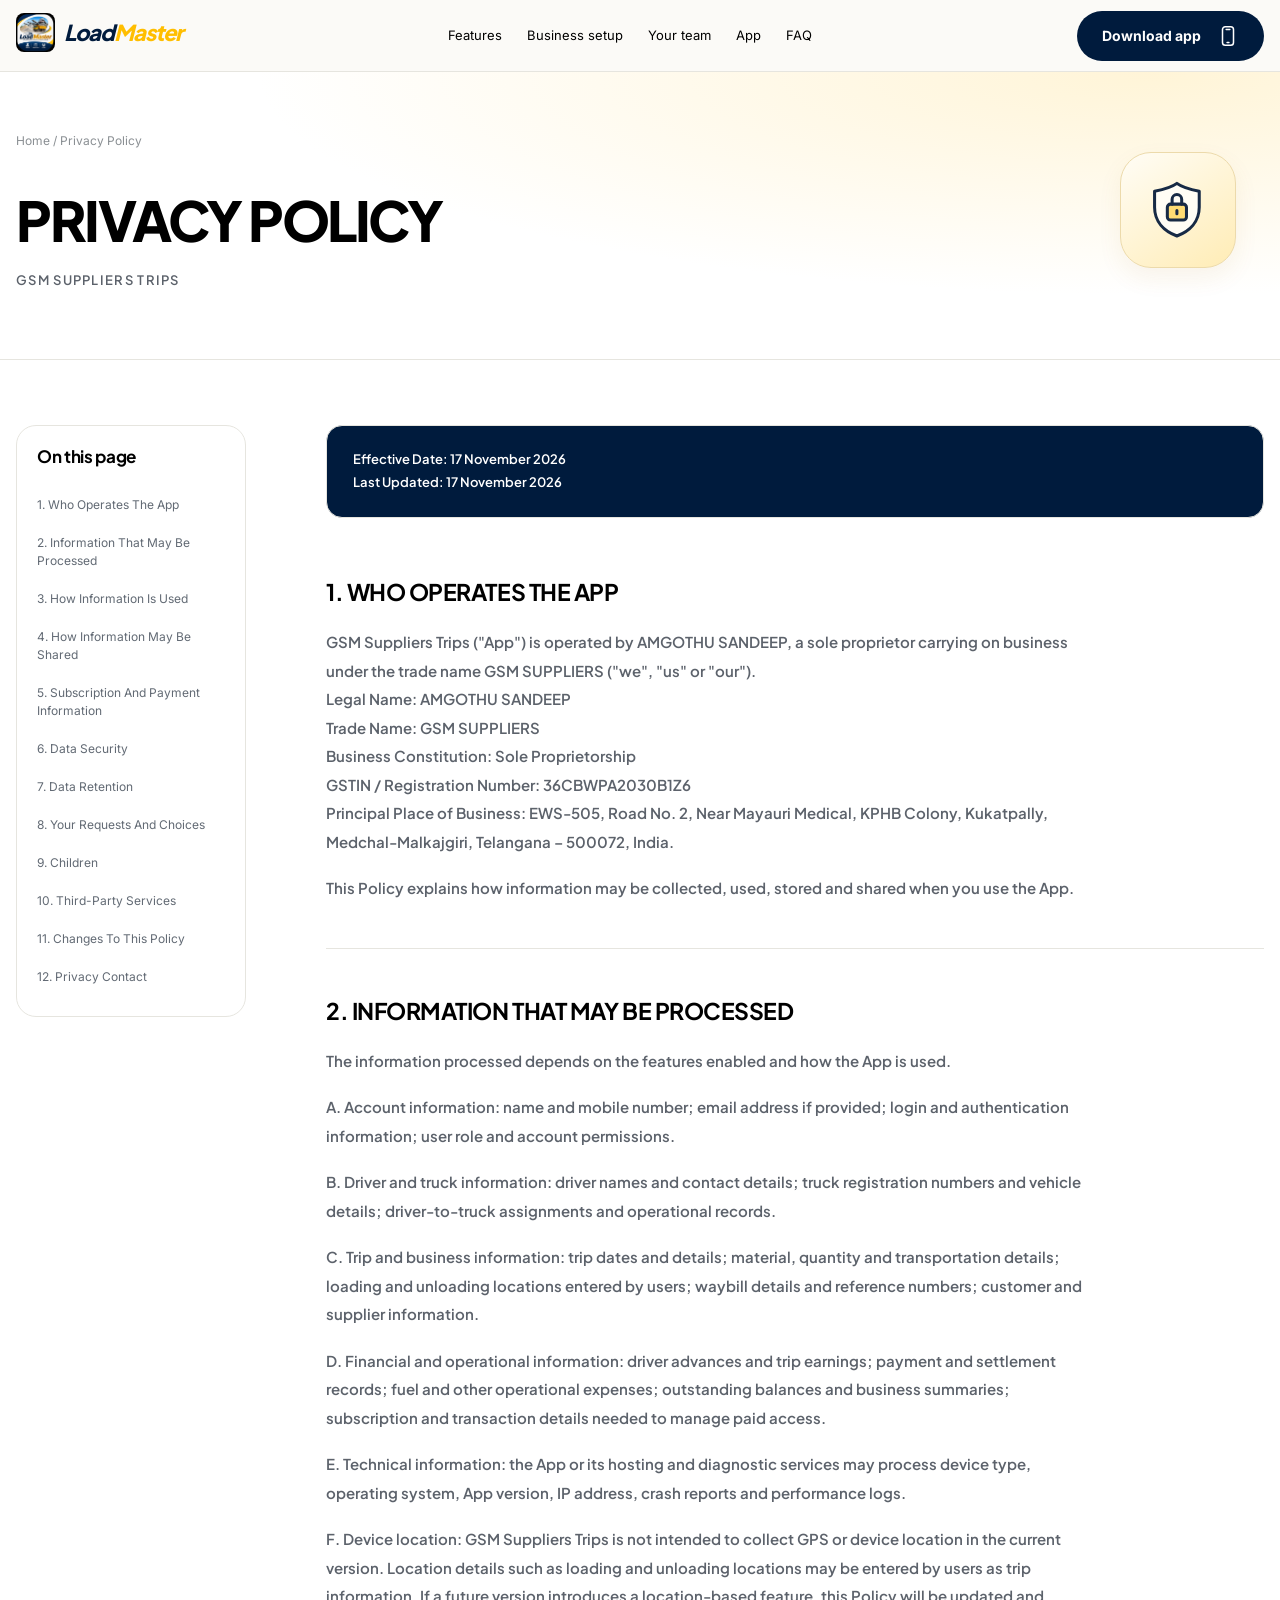
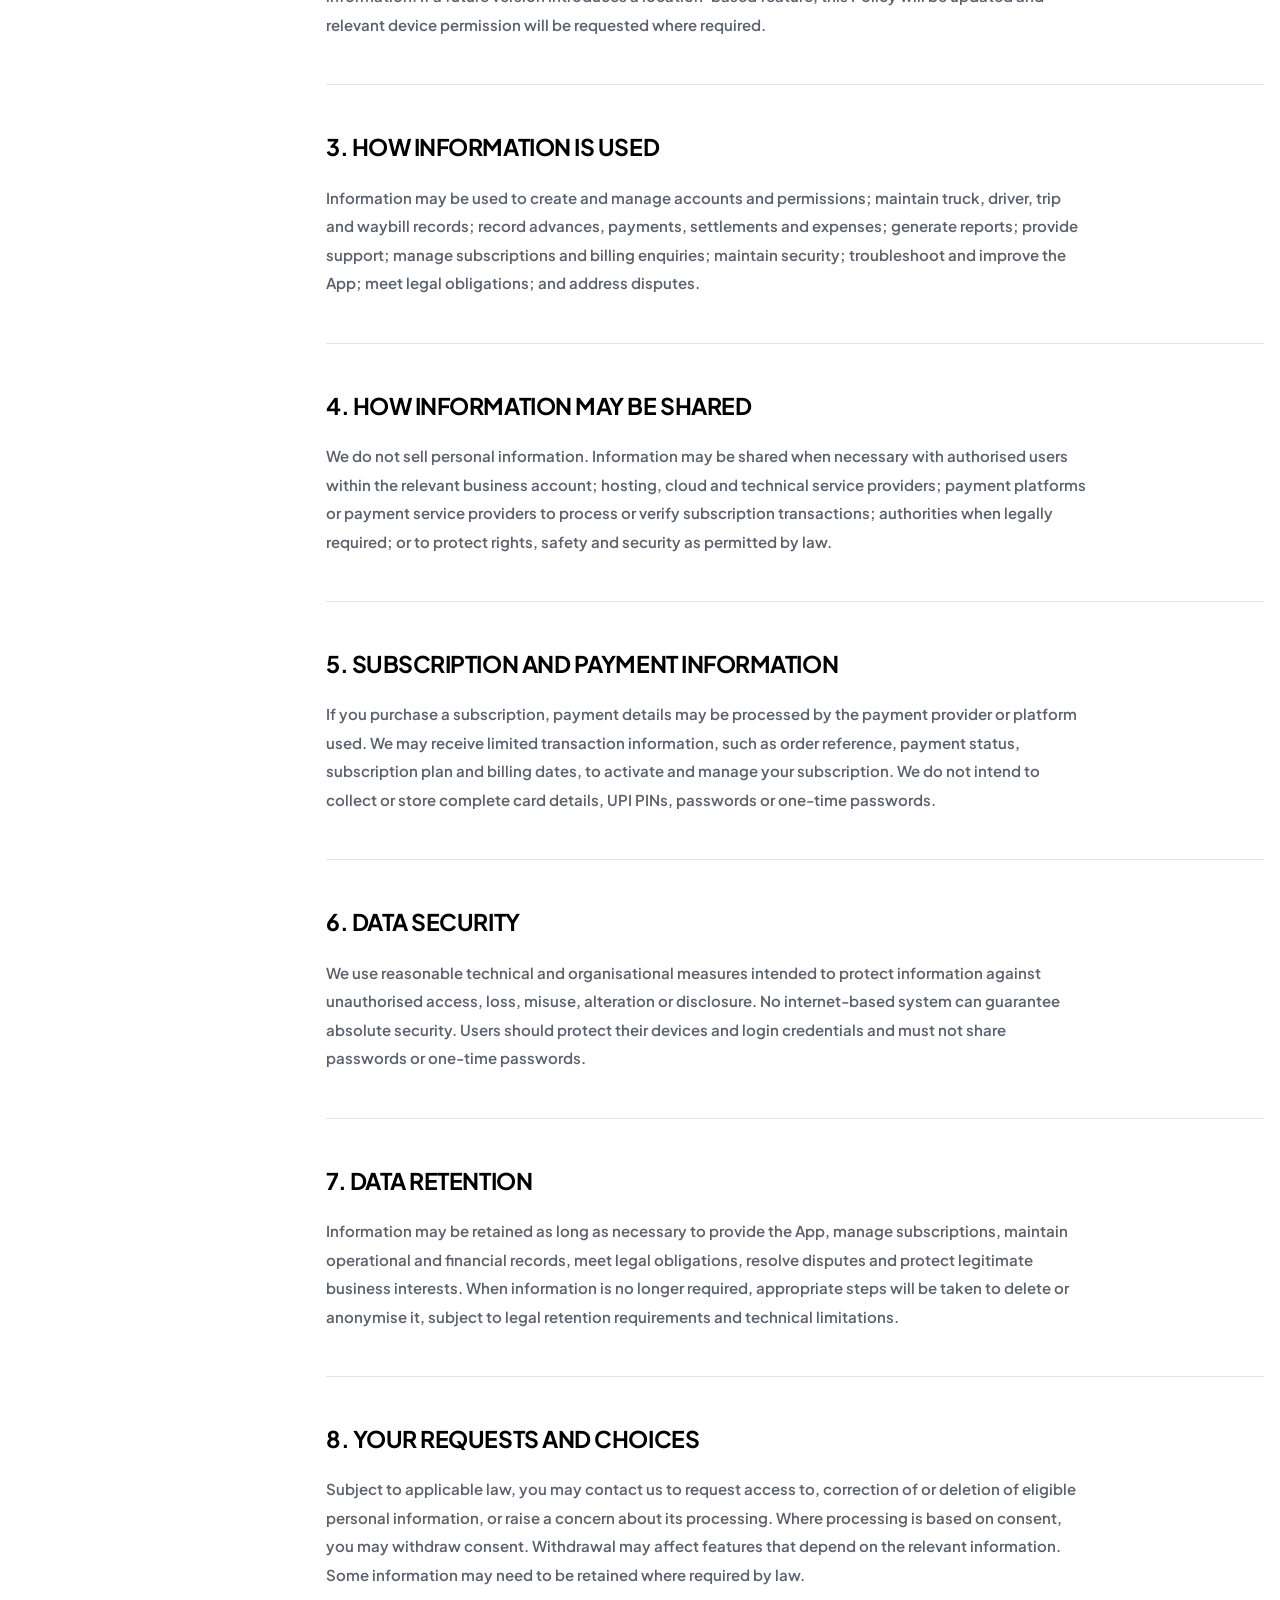
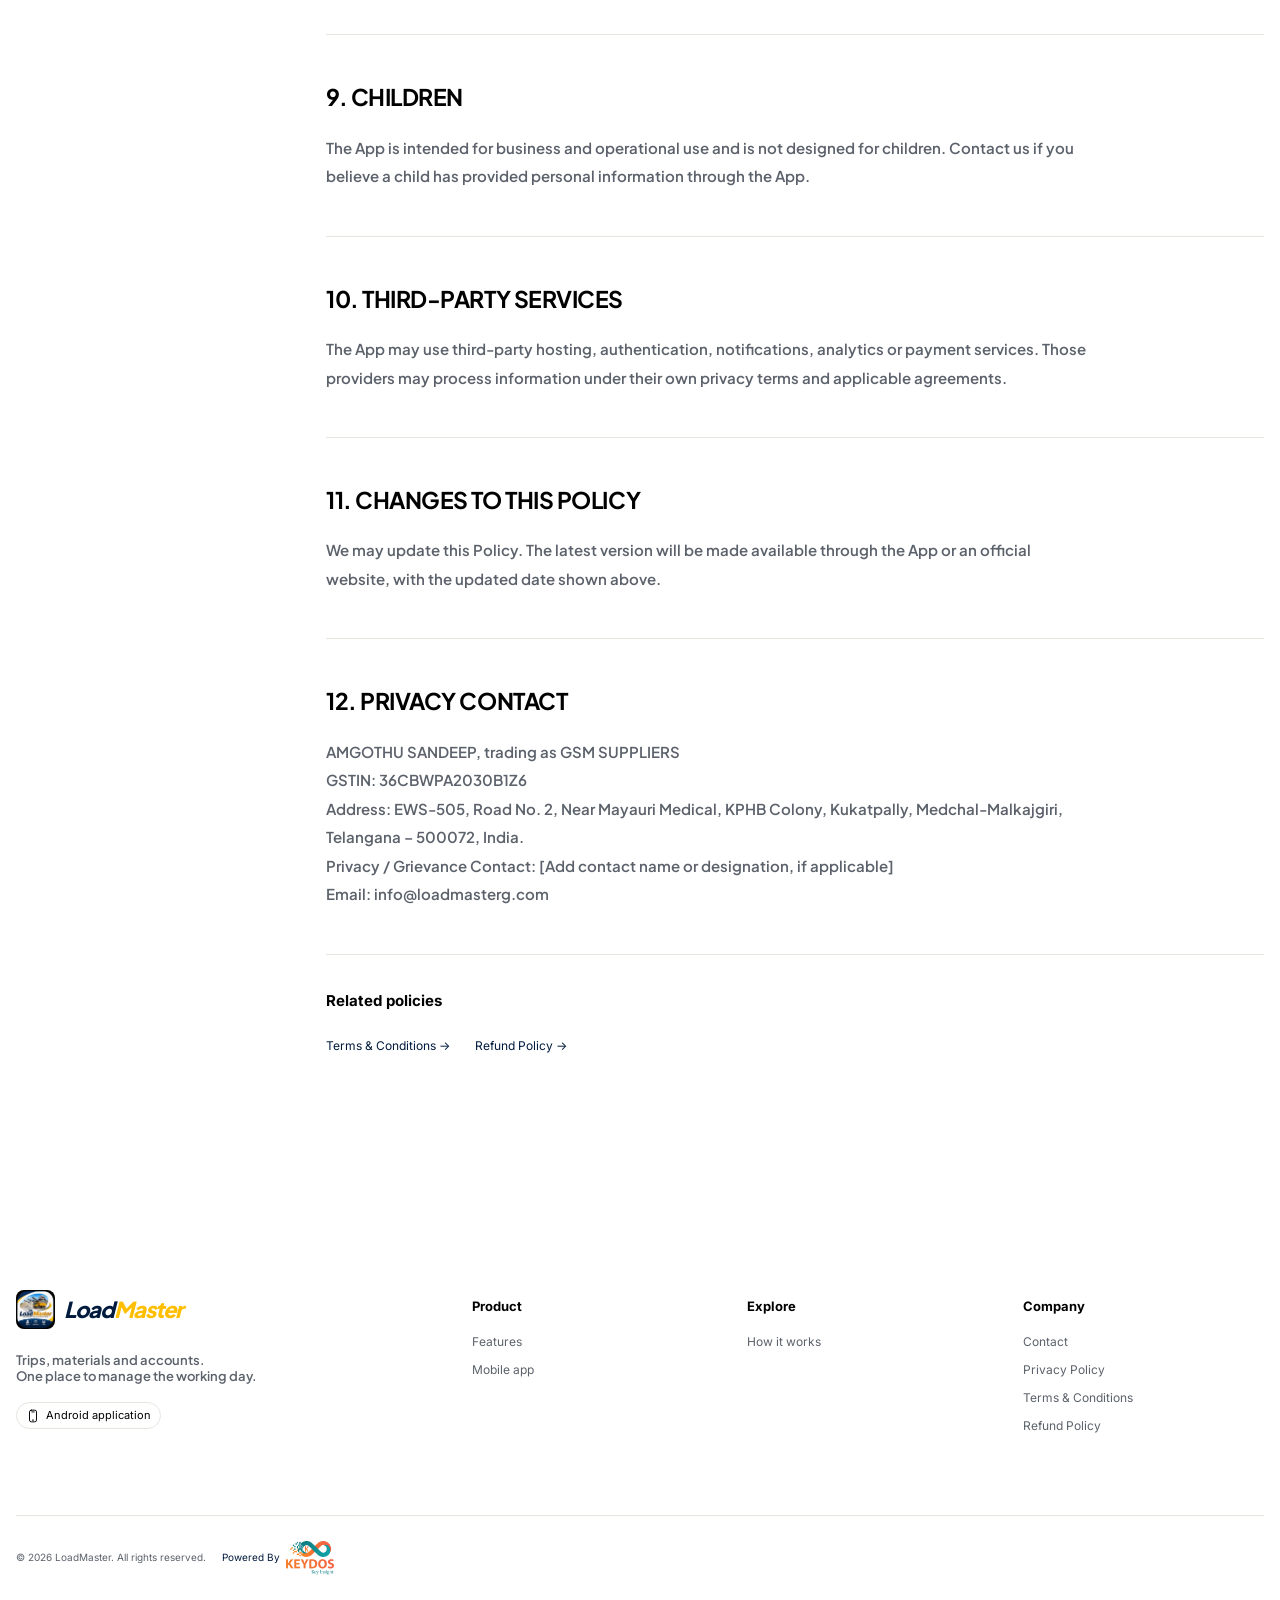
==== commit a0f12dbe: "check" ====
--- a/privacy.html
+++ b/privacy.html
@@ -291,7 +291,7 @@
 			  </div>
 			  <div class="footer__column">
 				  <h3 class="footer__heading">Explore</h3>
-				  ><a href="index.html#how-it-works" class="footer__link footer__anchor"
+				  <a href="index.html#how-it-works" class="footer__link footer__anchor"
 			  >How it works</a
 			  >
 			  </div>
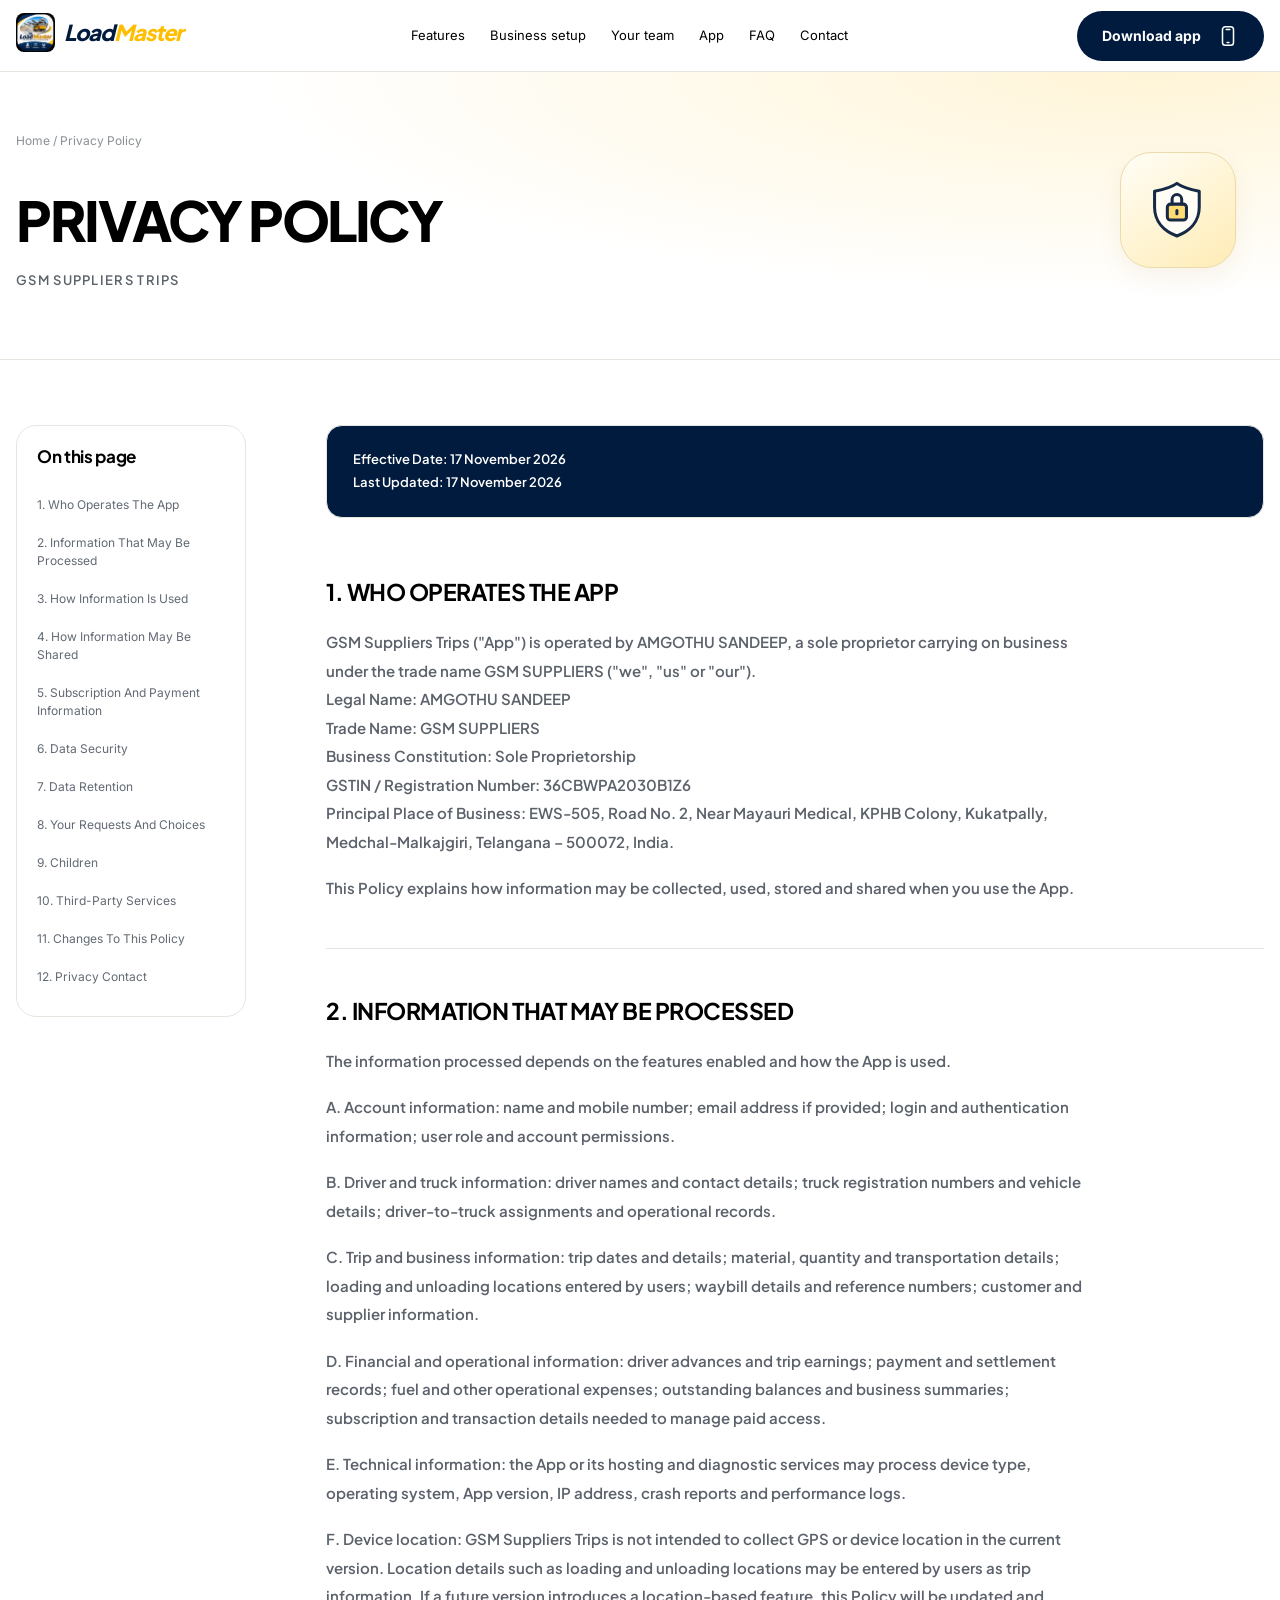
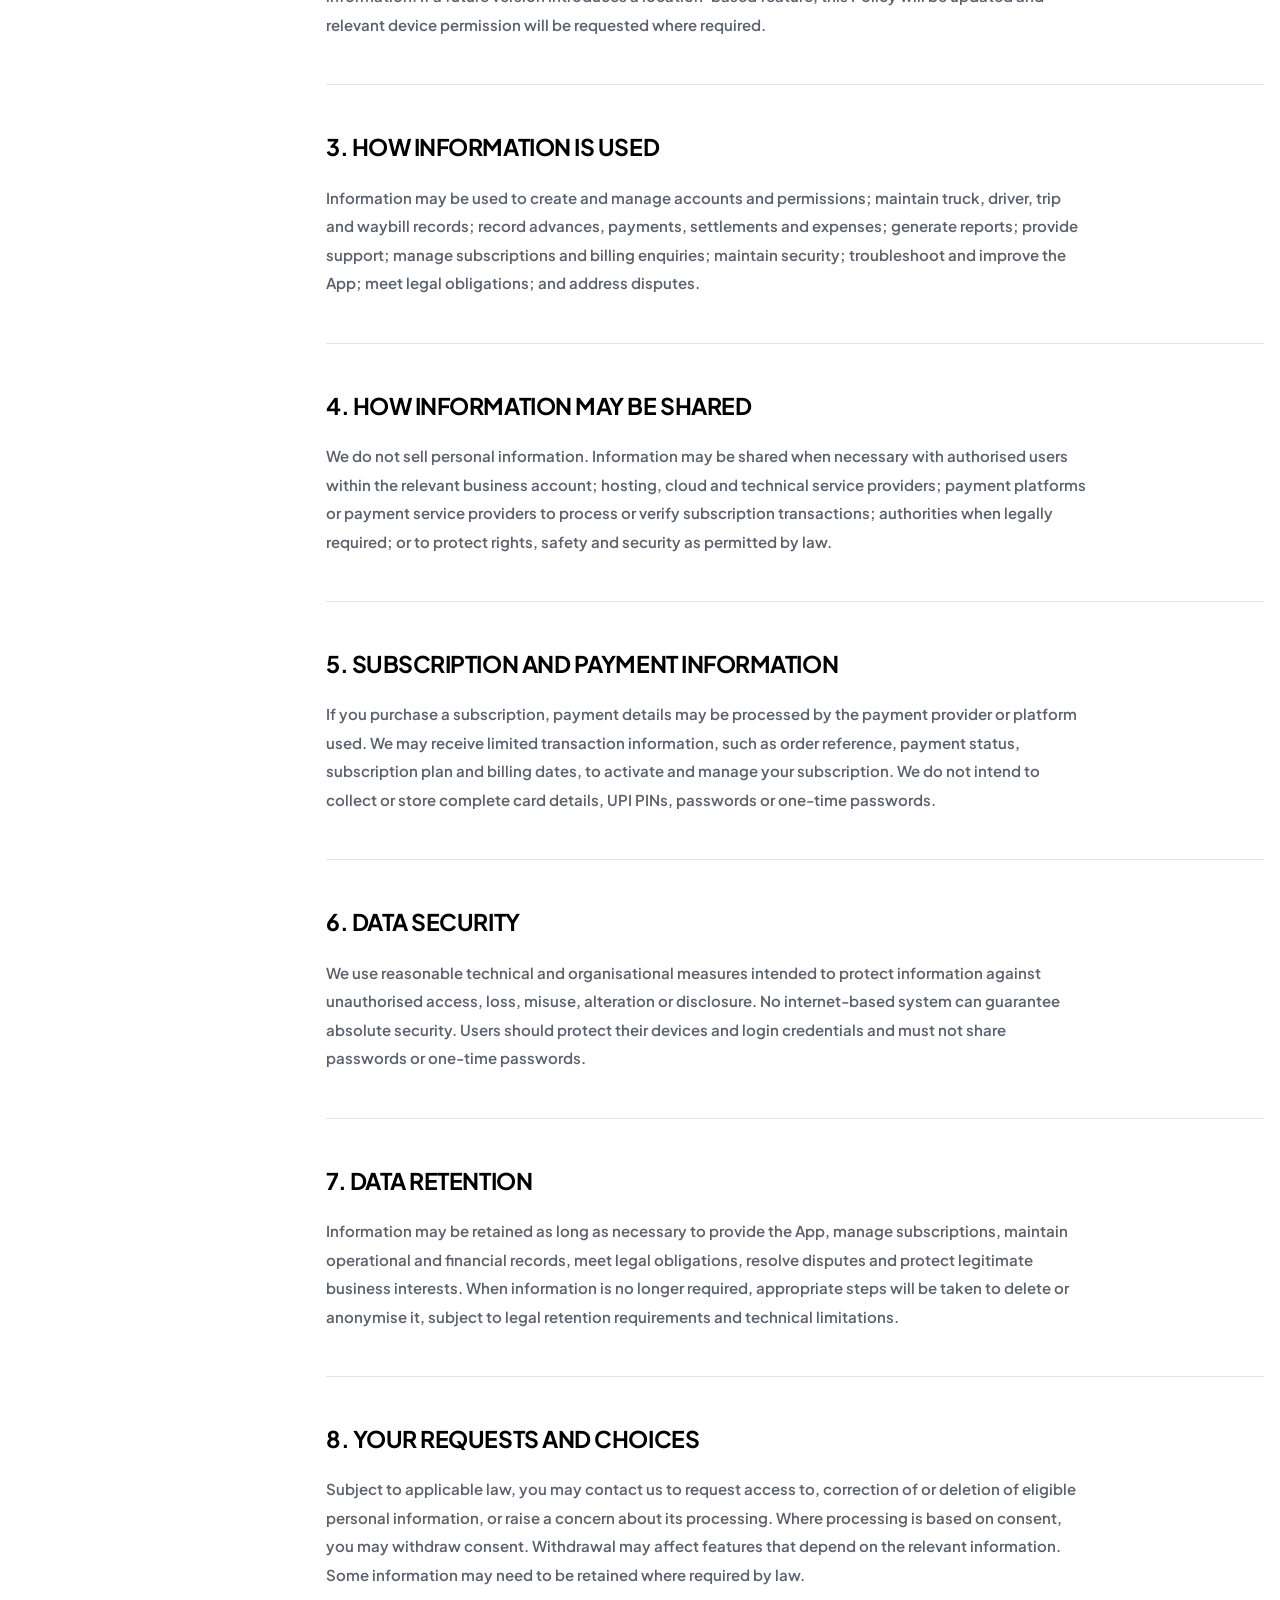
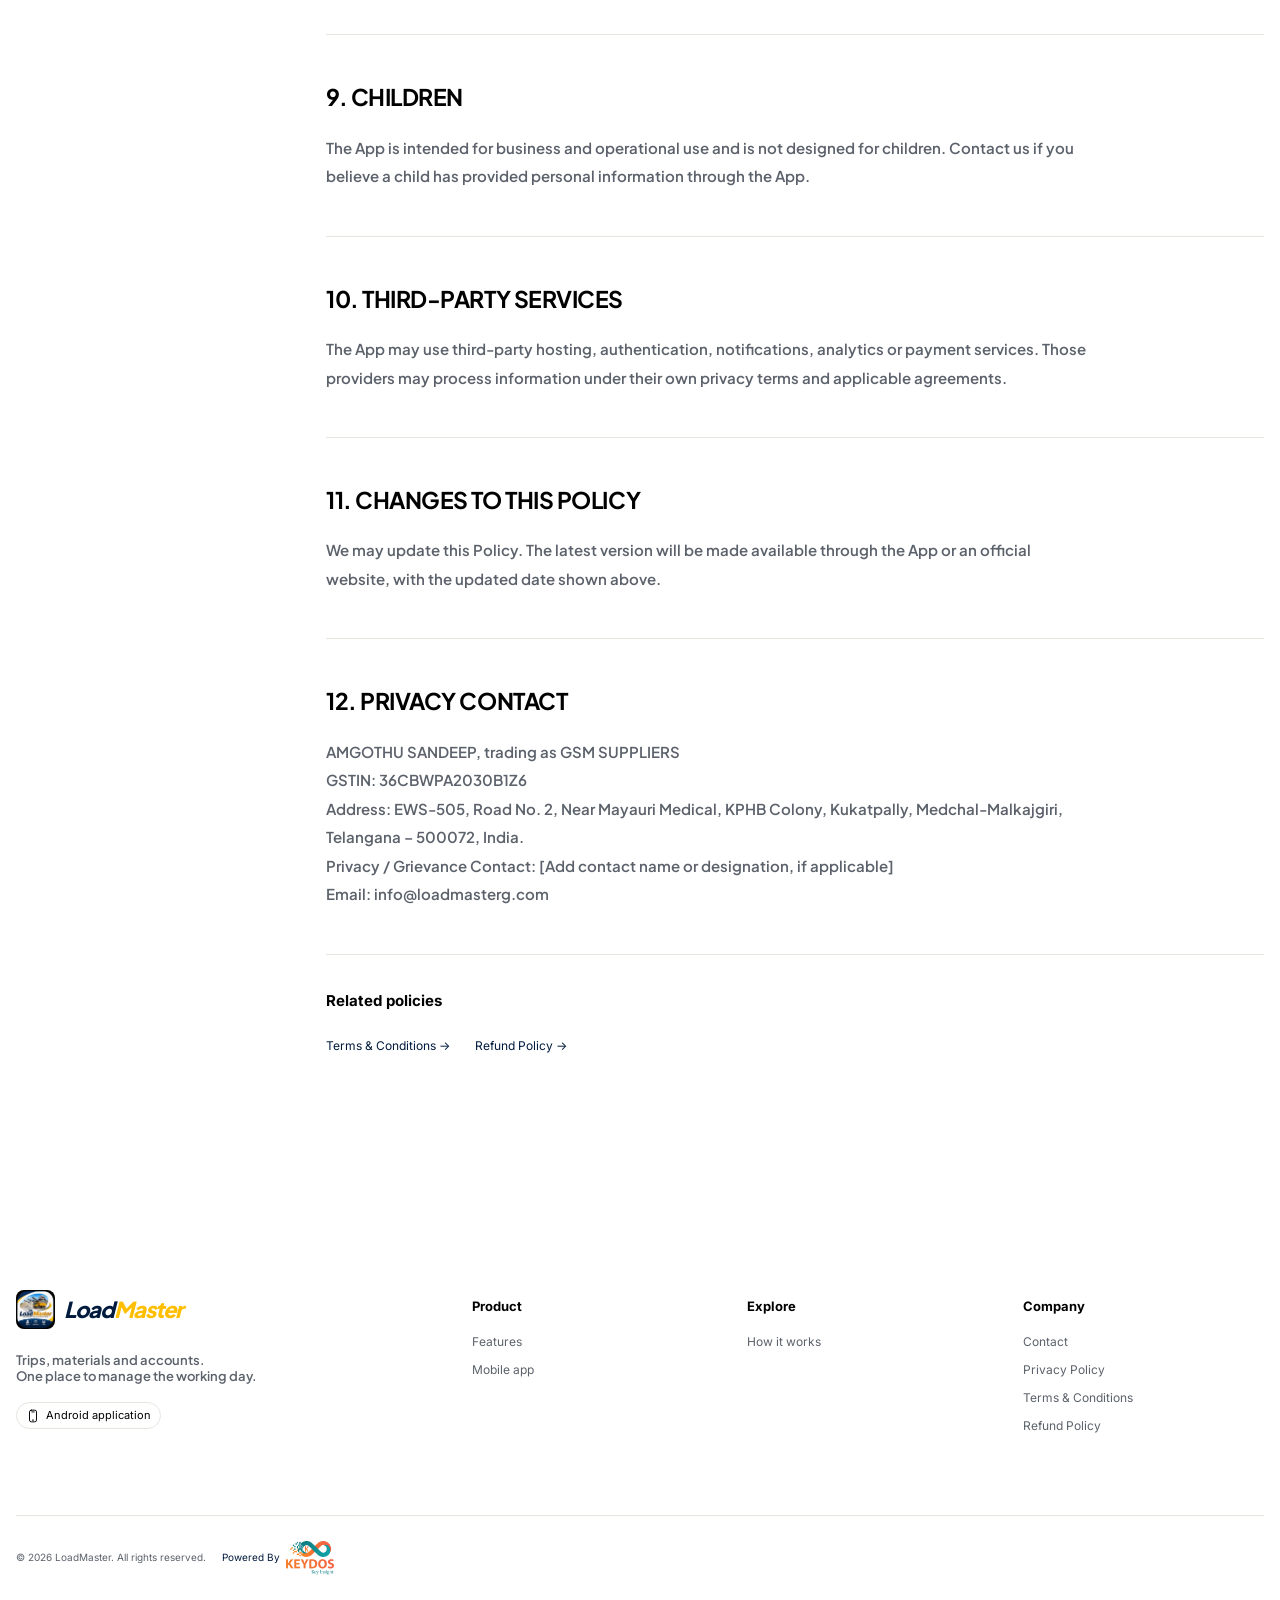
==== commit c0faf7b8: "first comment" ====
--- a/privacy.html
+++ b/privacy.html
@@ -7,9 +7,10 @@
       name="description"
       content="Terms And Conditions for GSM Suppliers Trips, operated by AMGOTHU SANDEEP, trading as GSM SUPPLIERS."
     />
-    <meta name="theme-color" content="#fbfaf7" />
     <title>Terms And Conditions — LoadMaster</title>
-    <link rel="icon" href="assets/images/loadmaster-logo.webp" />
+	  <link rel="icon" href="assets/images/loadmaster-logo.webp" />
+
+	  <link rel="icon" href="assets/images/loadmaster-logo.webp" />
 	  <link rel="stylesheet" href="assets/styles/fonts.css" />
 	  <link rel="stylesheet" href="assets/styles/main.css" />
 
@@ -36,6 +37,7 @@
 		  ><a href="#team" class="header__link">Your team</a
 		  ><a href="#download" class="header__link">App</a>
 			  <a href="#faq" class="header__link">FAQ</a>
+			  <a href="index.html#contact" class="header__link">Contact</a>
 		  </nav>
 		  <a class="button button--dark header__download" href="#"
 		  >Download app
--- a/assets/styles/main.css
+++ b/assets/styles/main.css
@@ -138,7 +138,10 @@
 em {
     color: var(--yellow-color);
 }
-
+#main {
+    padding-top: 72px;
+    overflow: clip;
+}
 .container {
     width: min(1280px, calc(100% - 32px));
     margin: 0 auto;
@@ -146,11 +149,14 @@
 
 .header {
     height: 72px;
-    background: color-mix(in srgb, var(--paper-color) 93%, transparent);
+    background: rgba(255, 255, 255, 0.93);
     backdrop-filter: blur(16px);
     border-bottom: 1px solid var(--line-color);
-    position: sticky;
+    position: fixed;
+    left: 0;
+    right: 0;
     top: 0;
+
     z-index: 50;
 }
 
@@ -1205,6 +1211,147 @@
 
 .cta__panel .button {
     font-size: 12px;
+}
+
+.contact__panel {
+    display: grid;
+    grid-template-columns: minmax(0, 5fr) minmax(0, 6fr);
+    overflow: hidden;
+    border: 1px solid var(--line-color);
+    border-radius: var(--radius);
+    background: var(--white-color);
+    box-shadow: 0 18px 52px rgb(0 27 61 / 7%);
+    color: var(--blue-color);
+}
+
+.contact__intro {
+    display: flex;
+    flex-direction: column;
+    justify-content: space-between;
+    background: #f7f1e4;
+}
+
+.contact__copy,
+.contact-form {
+    padding: clamp(24px, 4vw, 60px);
+}
+
+.contact__heading {
+    font-size: clamp(36px, 4.6vw, 66px);
+    font-weight: 800;
+    line-height: 1.03;
+    letter-spacing: -0.055em;
+}
+
+.contact__accent {
+    color: var(--yellow-color);
+}
+
+.contact__lead {
+    max-width: 32ch;
+    margin: 18px 0 12px;
+    line-height: 1.55;
+}
+
+.contact__email {
+    display: inline-flex;
+    align-items: center;
+    gap: 9px;
+    min-height: 44px;
+    font-size: 14px;
+    font-weight: 600;
+}
+
+.contact__email:hover {
+    text-decoration: underline;
+    text-underline-offset: 4px;
+}
+
+.contact__art {
+    width: 100%;
+    mix-blend-mode: multiply;
+    mask-image: linear-gradient(transparent, black 20%);
+}
+
+.contact-form {
+    display: grid;
+    grid-template-columns: repeat(2, minmax(0, 1fr));
+    align-content: center;
+    gap: 20px 16px;
+    min-width: 0;
+}
+
+.contact-form__field {
+    display: grid;
+    gap: 8px;
+    font-size: 14px;
+    font-weight: 600;
+}
+
+.contact-form__field--wide,
+.contact-form__submit,
+.contact-form__status {
+    grid-column: 1 / -1;
+}
+
+.contact-form__input {
+    width: 100%;
+    padding: 12px 14px;
+    border: 1px solid #a8aeb4;
+    background: #fcfbf9;
+    border-radius: 10px;
+    font-size: 16px;
+    font-weight: 400;
+}
+
+.contact-form__input:focus-visible {
+    border-color: var(--blue-color);
+    outline: 3px solid rgb(255 190 0 / 45%);
+    background: var(--white-color);
+}
+
+.contact-form__input--message {
+    resize: none;
+}
+
+.contact-form__submit {
+    justify-self: start;
+}
+
+.contact-form__submit:disabled {
+    opacity: 0.65;
+    cursor: wait;
+}
+
+.contact-form__status {
+    font-size: 14px;
+}
+
+.contact-form__status:empty {
+    height: 0;
+    margin-top: -20px;
+}
+
+@media (max-width: 760px) {
+    .contact__panel {
+        grid-template-columns: minmax(0, 1fr);
+    }
+
+    .contact__art {
+        max-height: 140px;
+        object-fit: cover;
+        object-position: center 65%;
+    }
+}
+
+@media (max-width: 480px) {
+    .contact-form {
+        grid-template-columns: minmax(0, 1fr);
+    }
+
+    .contact-form__submit {
+        justify-self: stretch;
+    }
 }
 
 .contact__layout {
@@ -1937,8 +2084,11 @@
 
 @media (max-width: 850px) {
     .header {
-        overflow-x: clip;
         height: 66px;
+    }
+
+    #main {
+        padding-top: 66px;
     }
 
     .header__download {
@@ -1961,31 +2111,43 @@
 
     .header__nav {
         position: absolute;
-        inset: 100% 0 auto;
+        top: 100%;
+        left: 0;
+        right: 0;
+        z-index: 10;
+
+        display: flex;
+        flex-direction: column;
+        align-items: stretch;
+        gap: 0;
+
         height: calc(100dvh - 66px);
-        overflow: auto;
-        overscroll-behavior: contain;
-        display: flex;
-        align-items: stretch;
-        flex-direction: column;
-        gap: 0;
+        overflow-y: auto;
+
         margin: 0;
-        padding: 12px max(20px, env(safe-area-inset-left));
+        padding: 12px 20px;
+
         background: var(--paper-color);
         font-size: 16px;
+
         transform: translateX(100%);
+        opacity: 0;
         visibility: hidden;
-        transition: transform 0.3s ease,
-
+        pointer-events: none;
+
+        transition:
+                transform 0.3s ease,
+                opacity 0.3s ease,
                 visibility 0s 0.3s;
     }
 
     .header--open .header__nav {
         transform: translateX(0);
+        opacity: 1;
         visibility: visible;
+        pointer-events: auto;
         transition-delay: 0s;
     }
-
     .header__link {
         padding: 18px 0;
         border-bottom: 1px solid var(--line-color);
@@ -2191,6 +2353,27 @@
         max-width: 100%;
     }
 
+    .legal-layout {
+        grid-template-columns: 190px 1fr;
+        gap: 35px;
+    }
+
+    .legal-nav {
+        padding: 20px;
+    }
+
+    .legal-hero__title {
+        font-size: 45px;
+    }
+
+    .legal-hero__icon {
+        right: 10px;
+    }
+
+    .legal-content__title {
+        font-size: 25px;
+    }
+
     .footer__grid {
         grid-template-columns: 1.4fr 1fr;
         gap: 35px;
@@ -2239,6 +2422,31 @@
     .app-gallery__title {
         margin-top: 14px;
     }
+    .legal-hero__title {
+        max-width: 100%;
+        overflow-wrap: anywhere;
+    }
+
+    .legal-hero .breadcrumbs {
+        min-height: 44px;
+        padding-right: 68px;
+        display: block;
+        margin-bottom: 12px;
+    }
+
+    .legal-hero__icon {
+        top: 0;
+        right: 0;
+        width: 54px;
+        height: 54px;
+        border-radius: 16px;
+        transform: none;
+    }
+
+    .legal-hero__icon .icon {
+        width: 33px;
+        height: 33px;
+    }
 }
 
 @media (max-width: 640px) {
@@ -2336,6 +2544,40 @@
 
     .material-story__link {
         font-size: 11px;
+    }
+
+    .legal-hero__title {
+        font-size: 34px;
+        max-width: 100%;
+    }
+
+    .legal-hero .legal-hero__brand {
+        max-width: 100%;
+        font-size: 11px;
+    }
+
+    .legal-nav {
+        max-height: none;
+        padding: 19px;
+        overflow: visible;
+    }
+
+    .legal-nav__scroll {
+        display: contents;
+        max-height: none;
+        overflow: visible;
+    }
+
+    .legal-content__title {
+        font-size: 21px;
+    }
+
+    .policy-dates {
+        padding: 18px;
+    }
+
+    .policy-dates__item {
+        font-size: 12px;
     }
 }
 
@@ -2816,6 +3058,69 @@
         font-size: 12px;
     }
 
+    .legal-hero {
+        padding: 35px 0 45px;
+    }
+
+    .breadcrumbs {
+        margin-bottom: 25px;
+        font-size: 10px;
+    }
+
+    .legal-hero__description {
+        font-size: 14px;
+        max-width: 85%;
+    }
+
+    .legal-layout {
+        display: block;
+        padding-top: 30px;
+        padding-bottom: 55px;
+    }
+
+    .legal-nav {
+        position: static;
+        padding: 19px;
+        margin-bottom: 25px;
+        display: flex;
+        flex-wrap: wrap;
+        gap: 6px 14px;
+    }
+
+    .legal-nav__title {
+        width: 100%;
+        font-size: 15px;
+        margin-bottom: 5px;
+    }
+
+    .legal-nav__link {
+        font-size: 10px;
+        padding: 5px 0;
+    }
+
+    .legal-content__section {
+        padding: 30px 0;
+    }
+
+    .legal-content__title {
+        font-size: 24px;
+        margin-bottom: 15px;
+    }
+
+    .legal-content__section .legal-content__text {
+        font-size: 13px;
+        line-height: 1.9;
+    }
+
+    .related {
+        font-size: 11px;
+        gap: 15px;
+    }
+
+    .related__title {
+        font-size: 13px;
+    }
+
     .footer {
         padding-top: 25px;
         margin-top: 60px;
